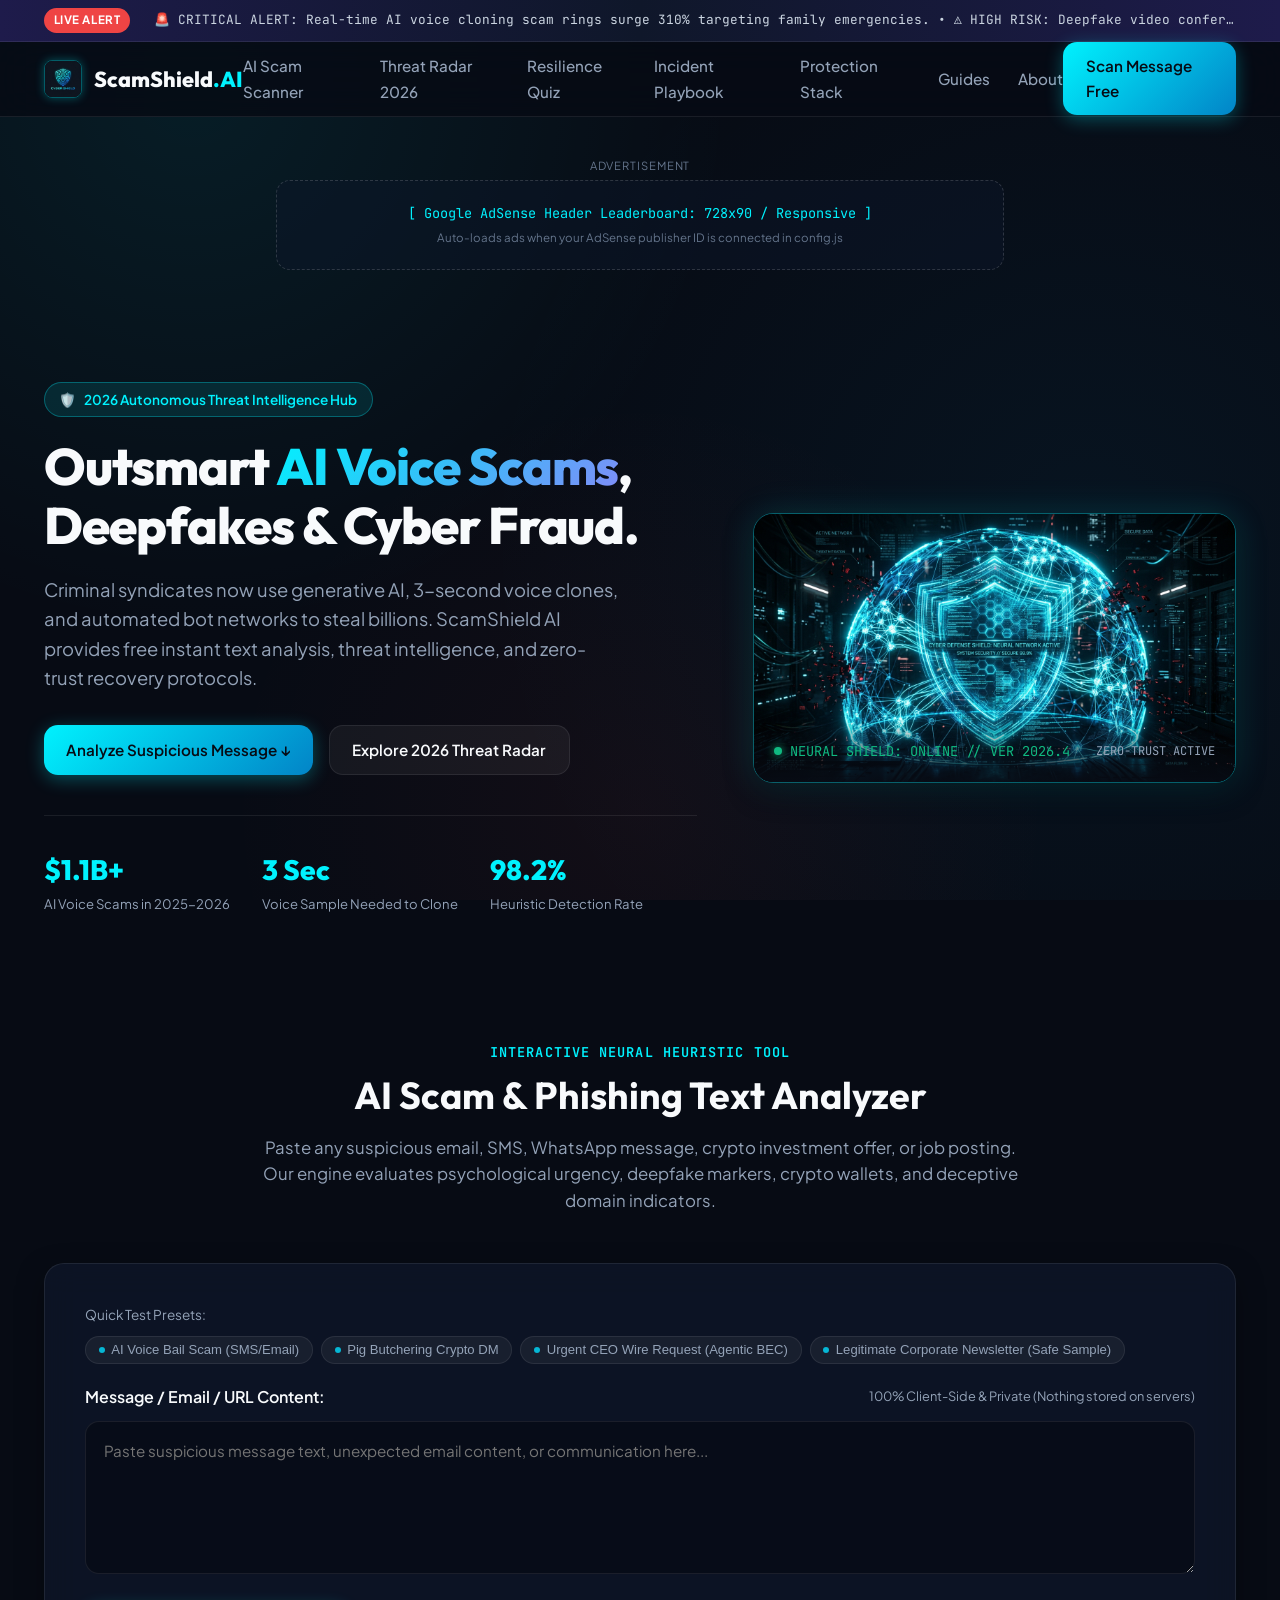
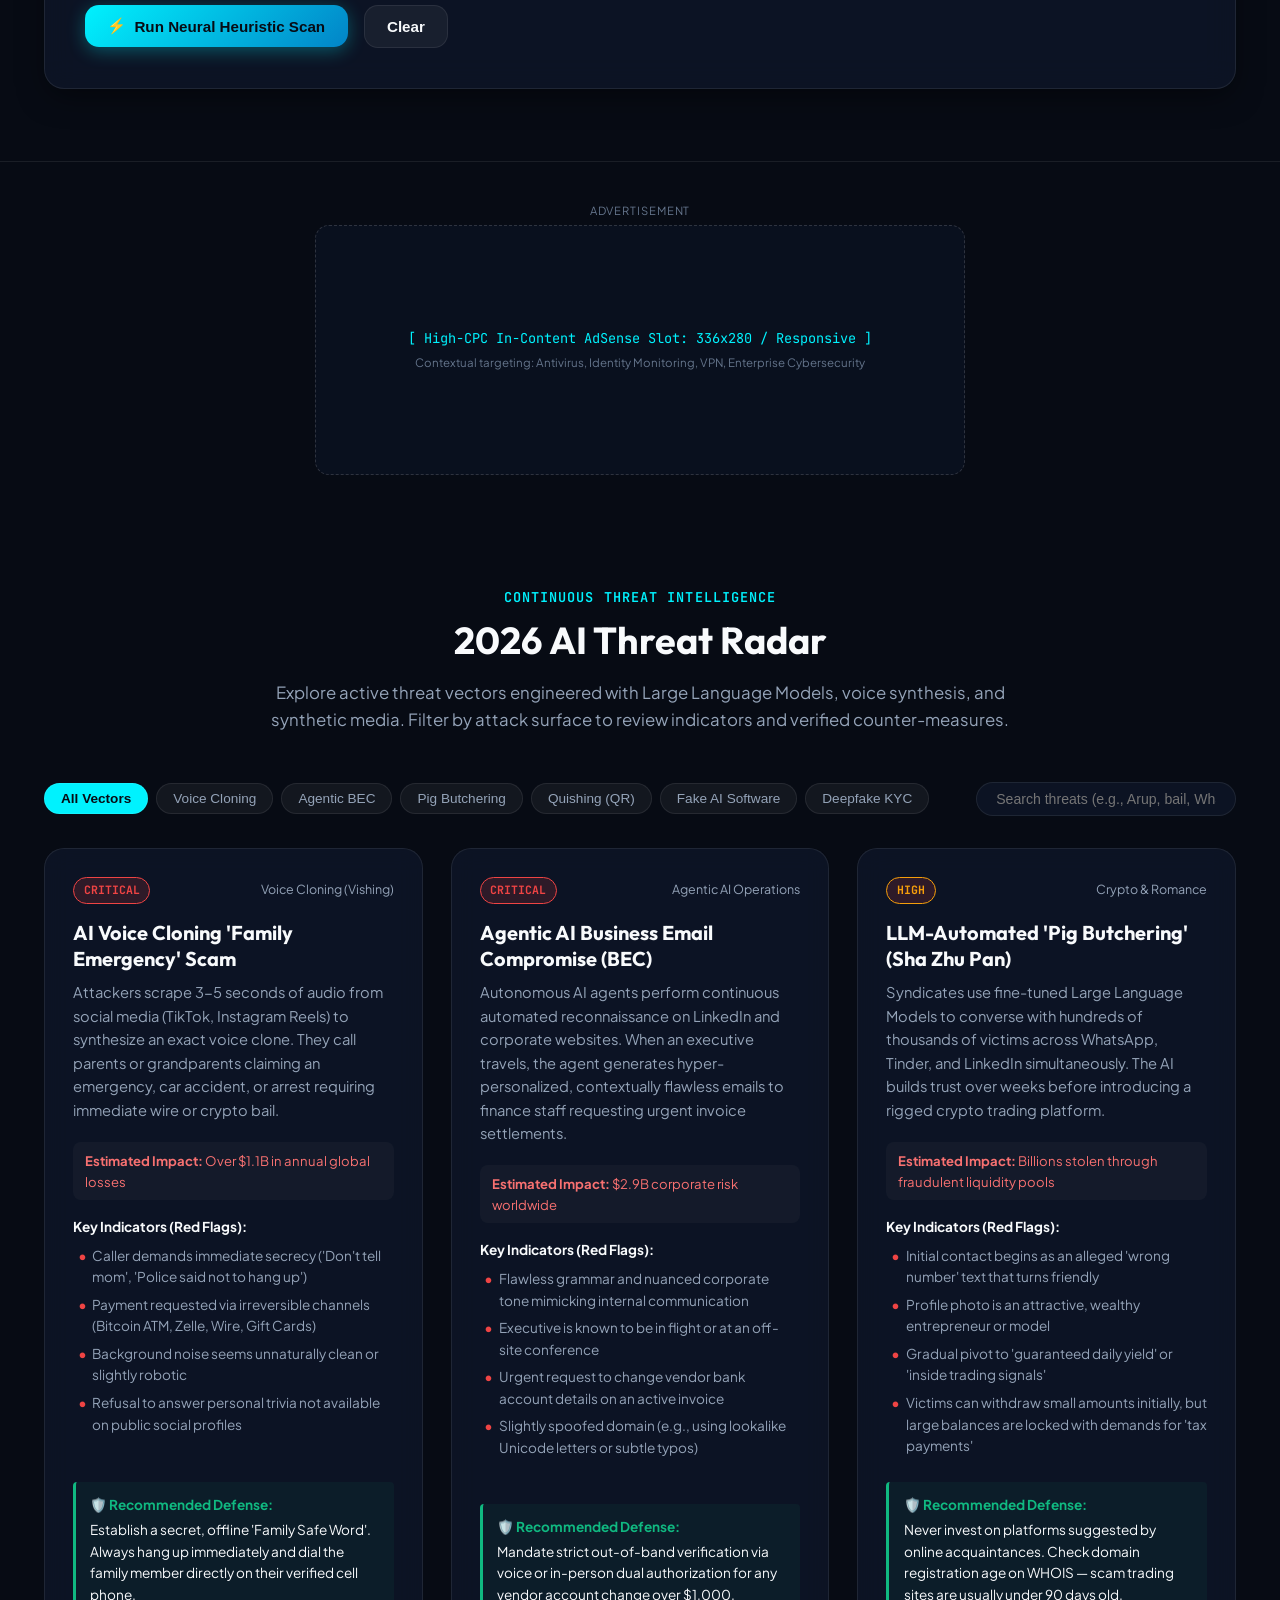
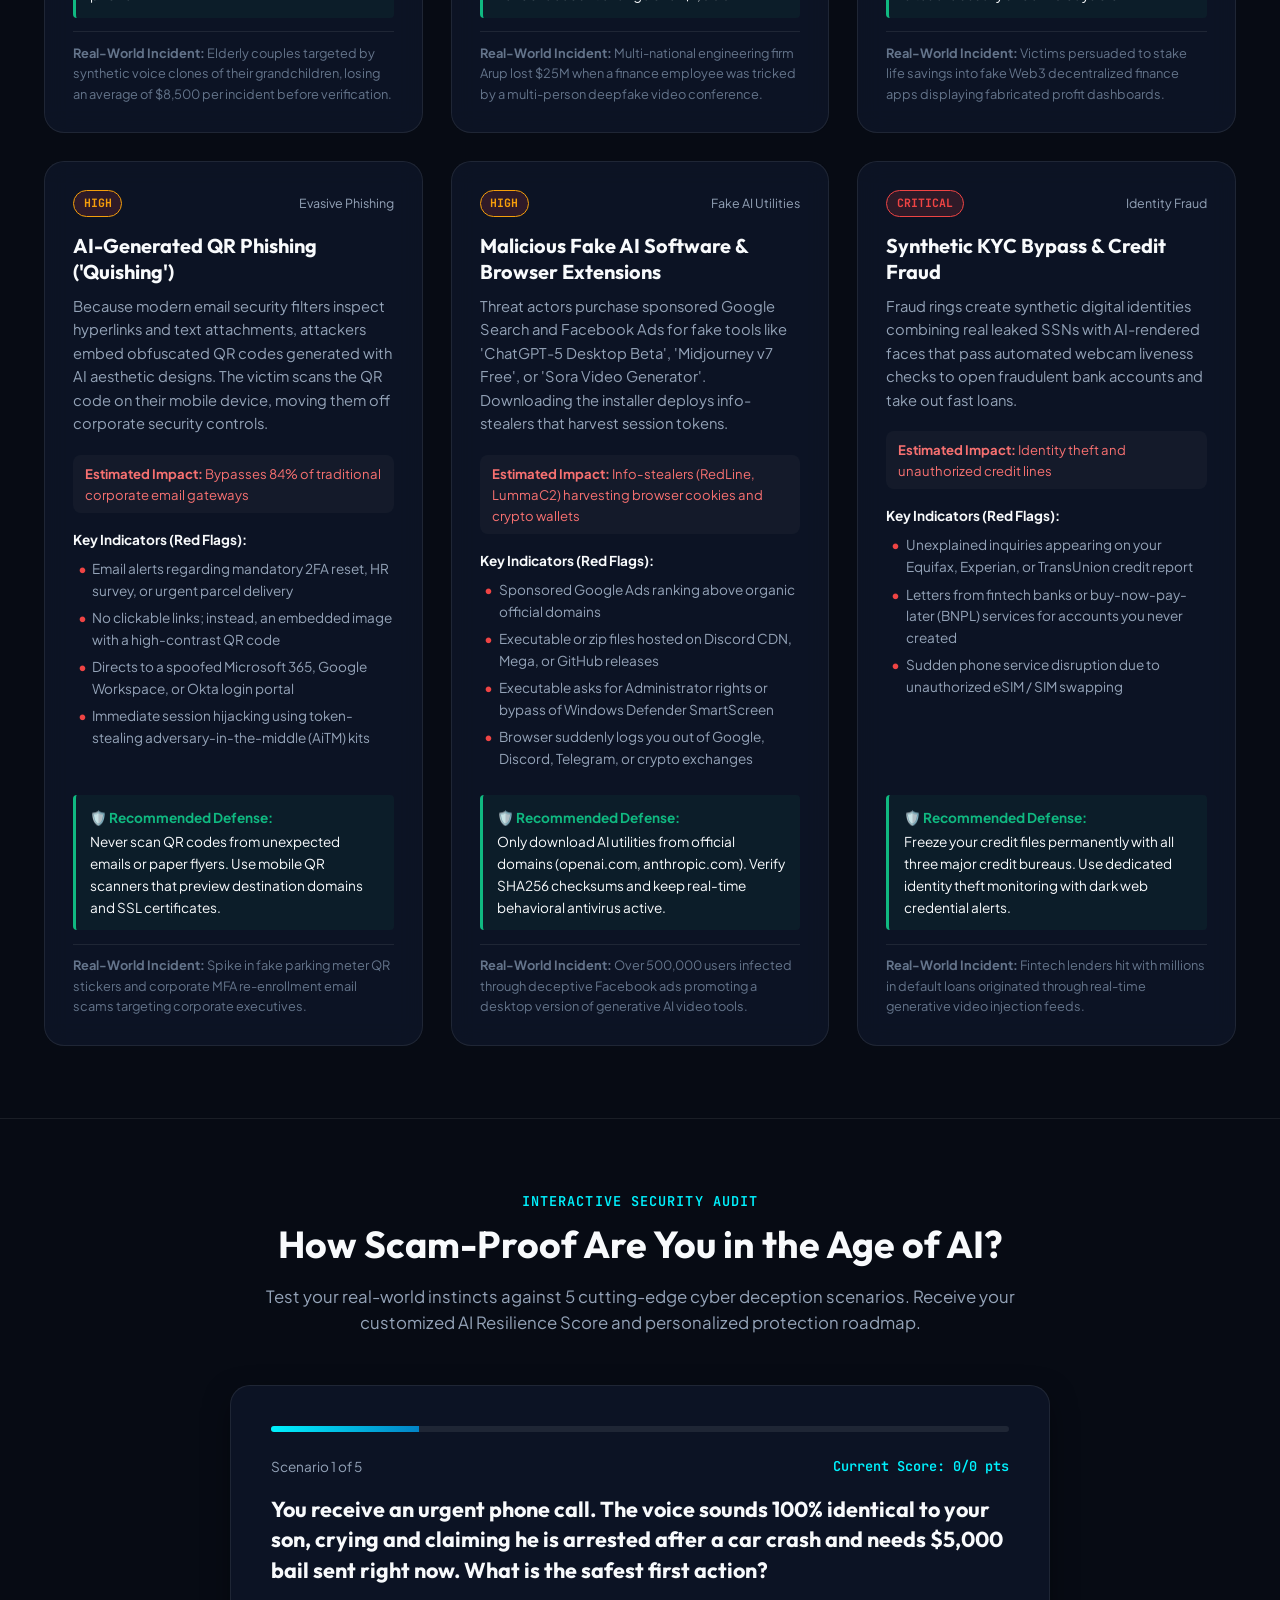
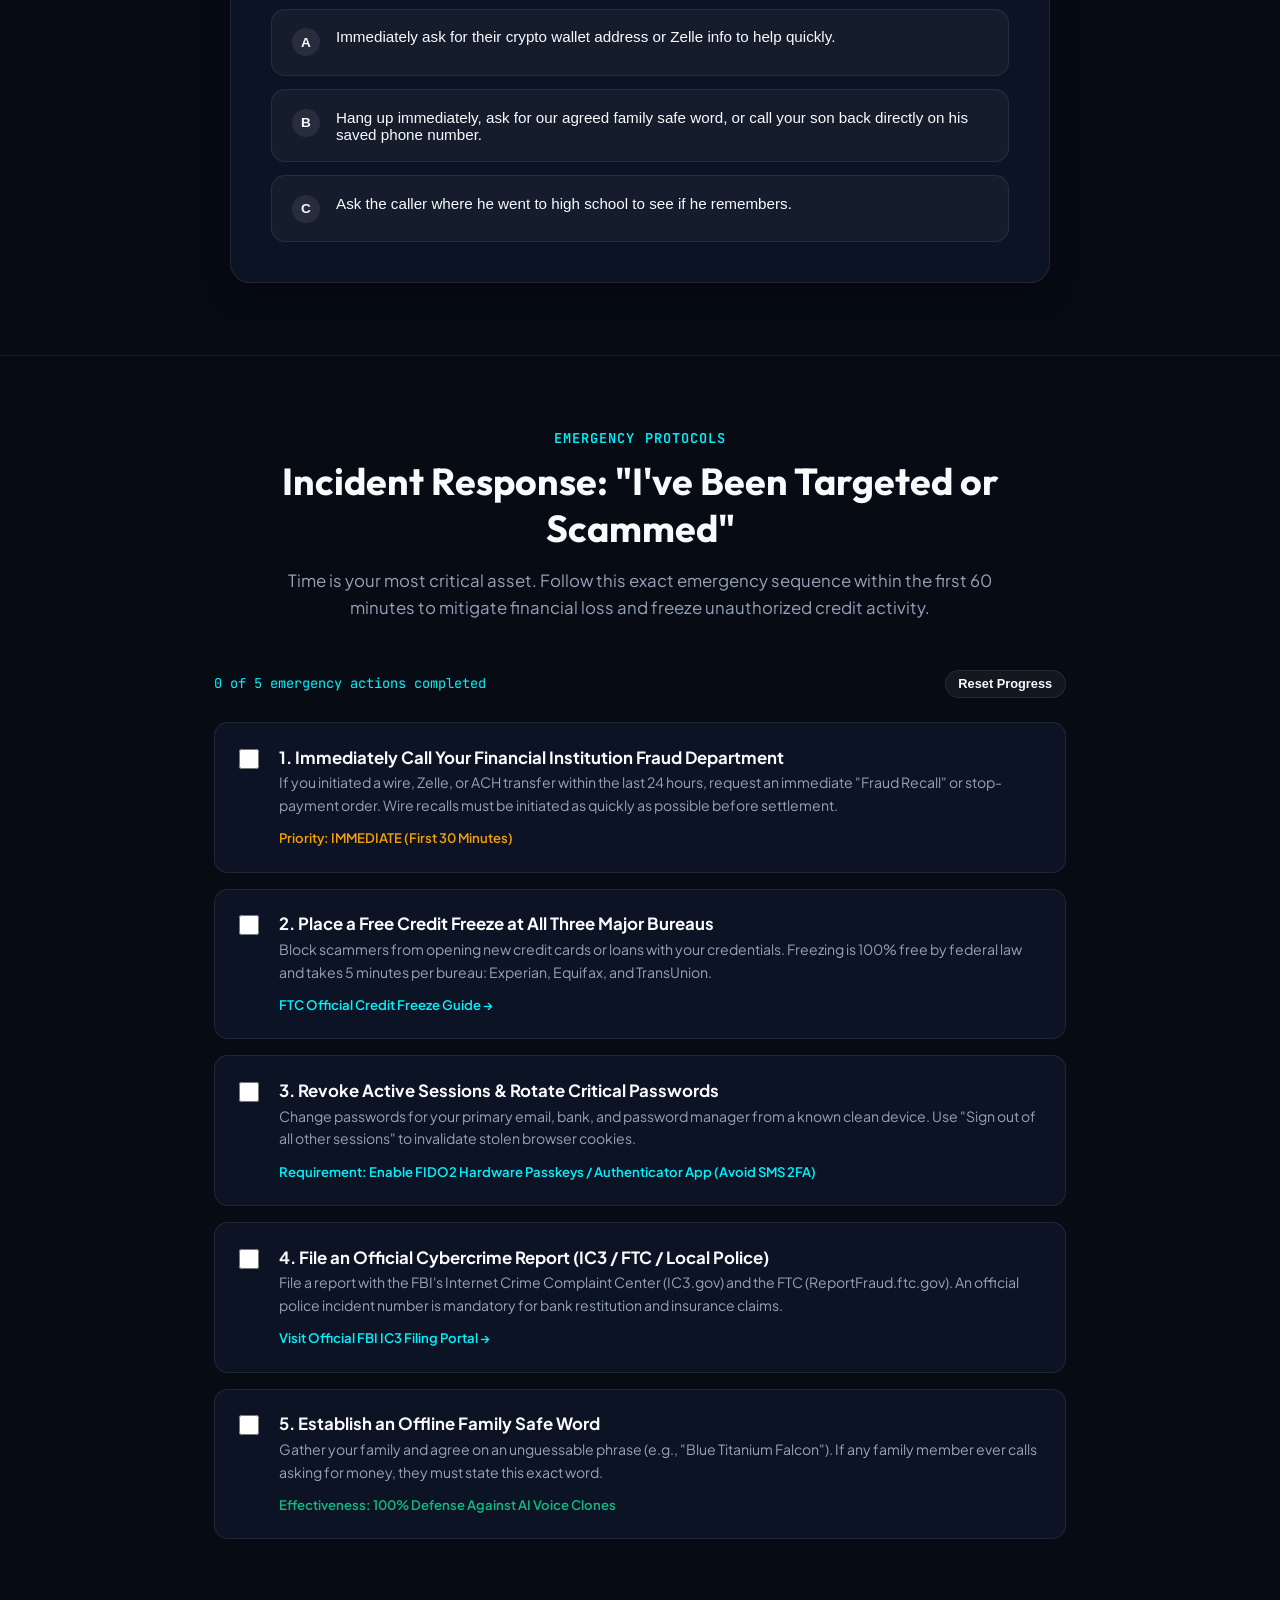
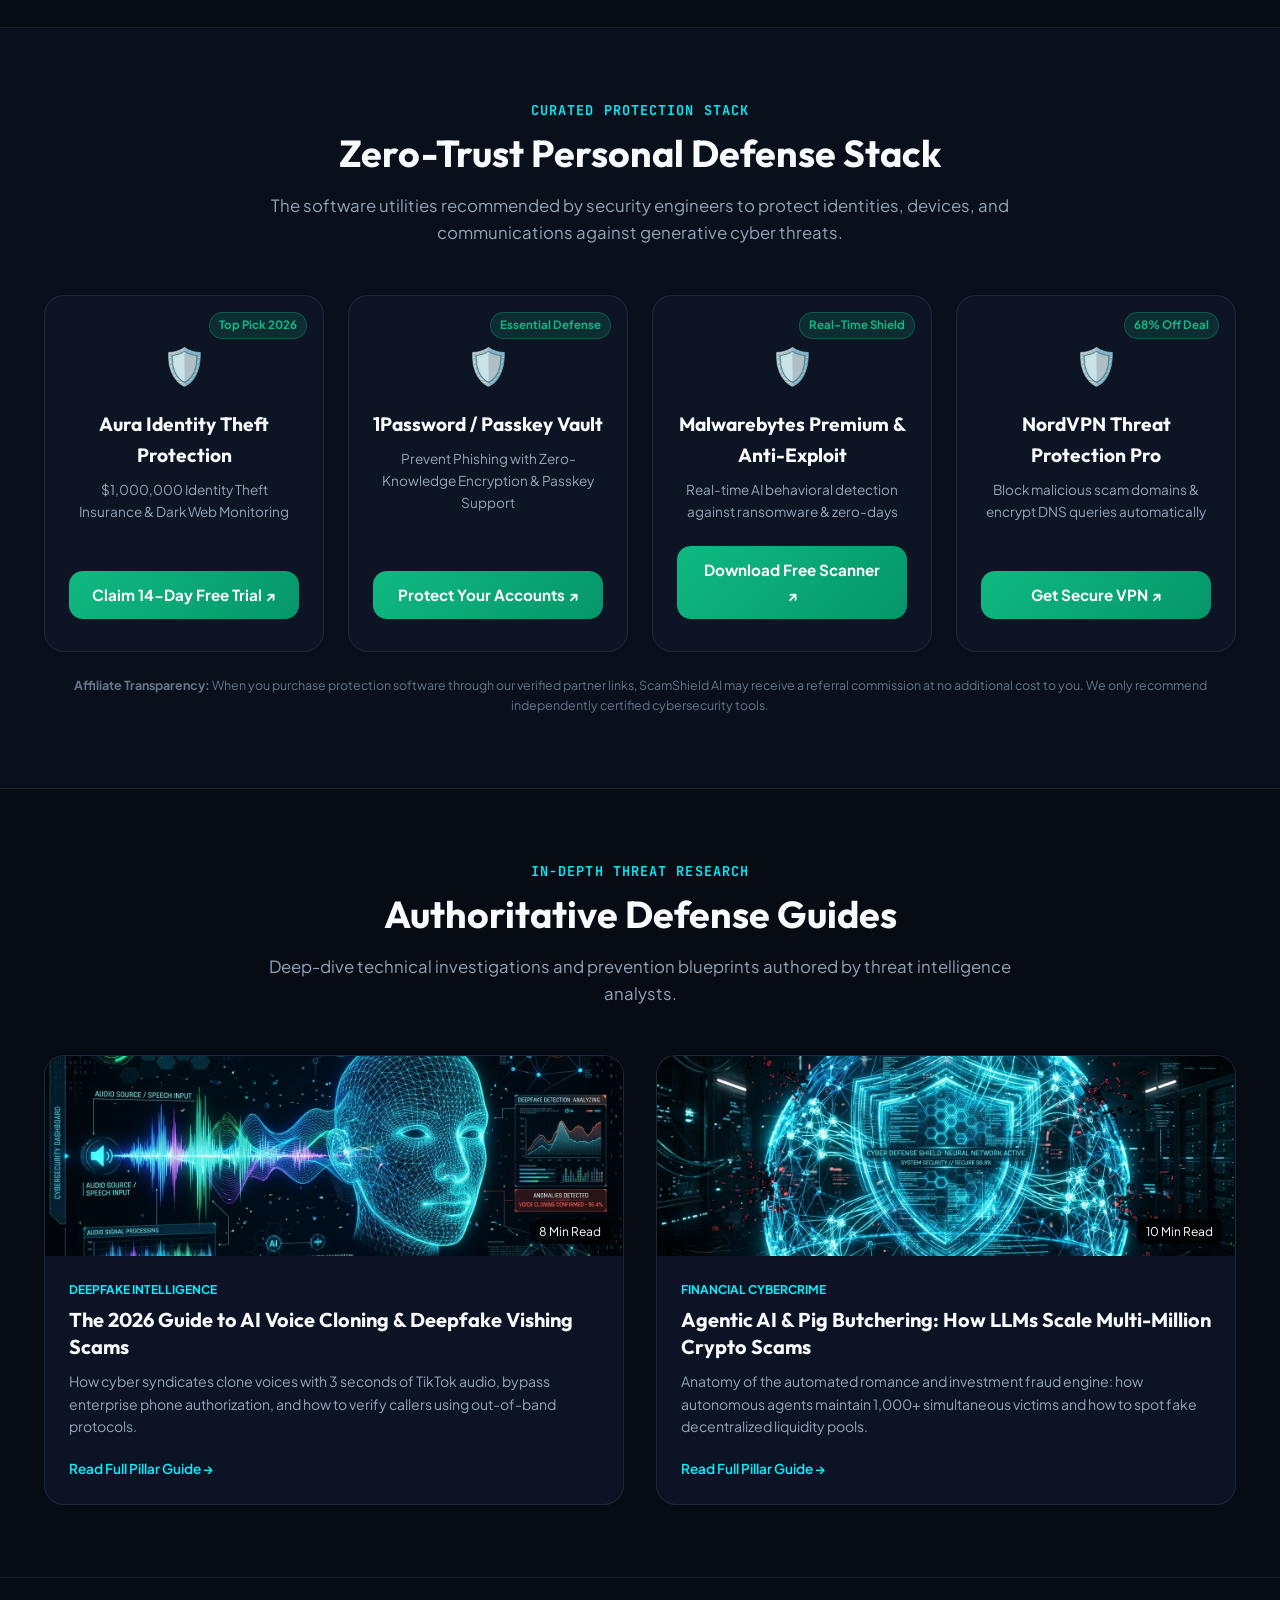
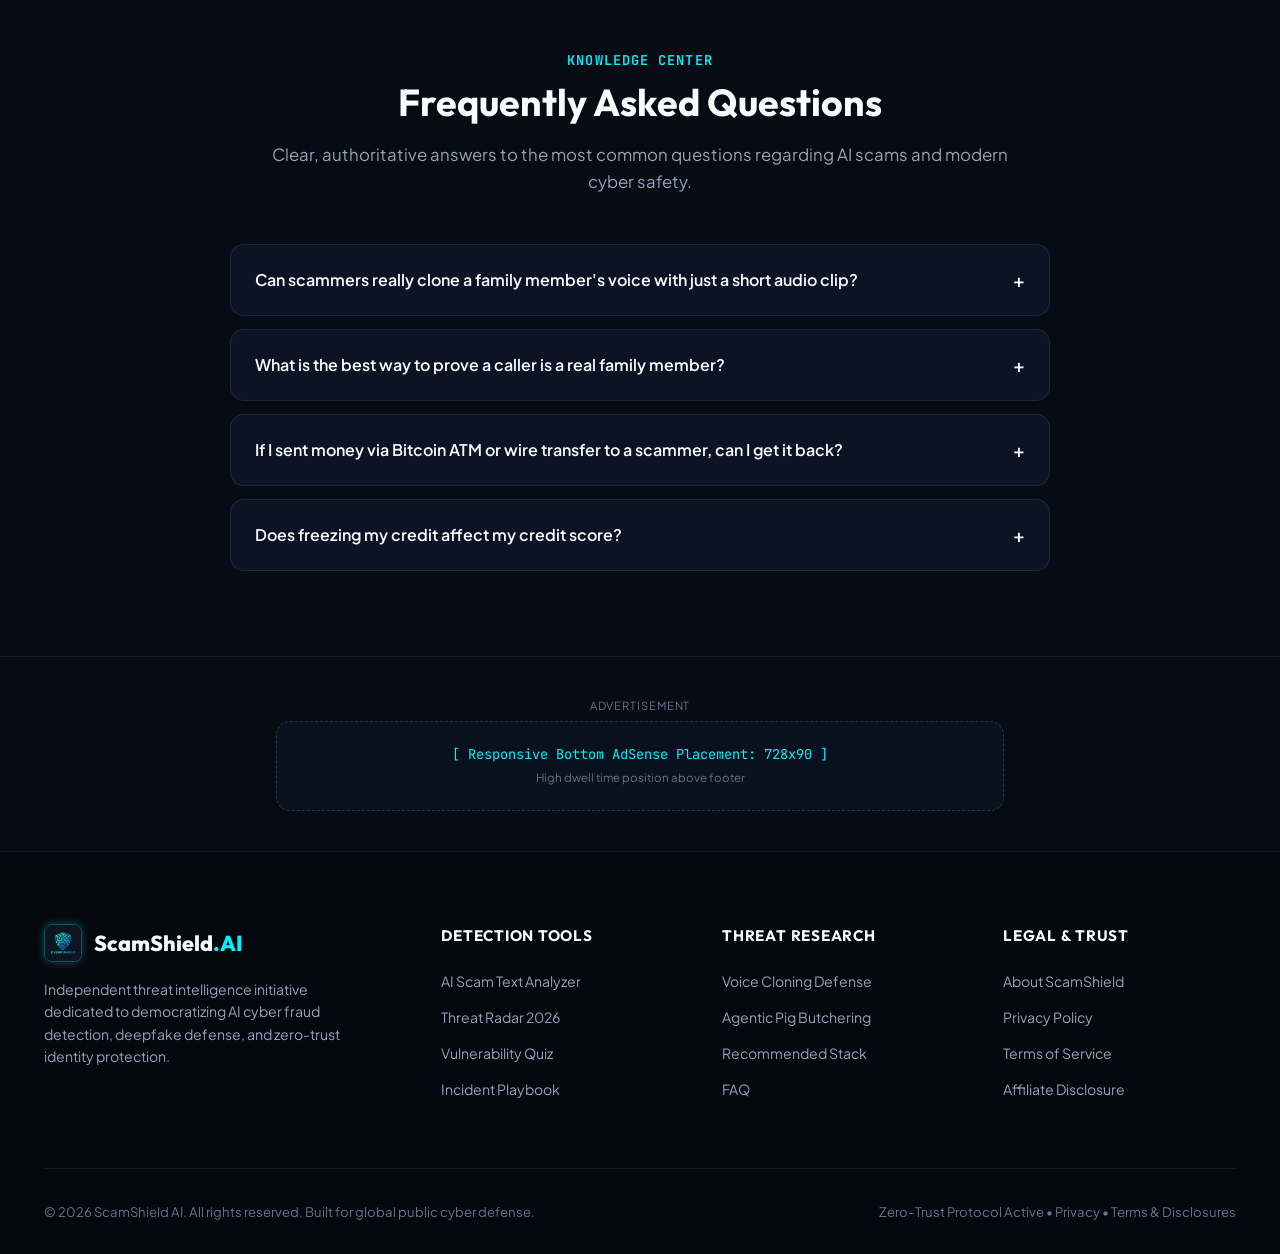
==== index.html @ f170012c "Initial commit: ScamShield AI web platform" ====
<!DOCTYPE html>
<html lang="en">
<head>
  <meta charset="UTF-8">
  <meta name="viewport" content="width=device-width, initial-scale=1.0">
  <title>ScamShield AI | Detect & Prevent AI Voice Cloning, Deepfakes & Cyber Fraud</title>
  
  <!-- SEO & High-CPC Metadata -->
  <meta name="description" content="Free AI Scam & Deepfake Fraud Defense Hub. Analyze suspicious texts, emails, and voice clone scams in real-time. Protect your identity, credit, and finances against 2026 cyber threats.">
  <meta name="keywords" content="AI scam detector, voice cloning scam, deepfake fraud prevention, pig butchering crypto scam, quishing QR phishing, identity theft protection, cyber security defense 2026">
  <meta name="author" content="ScamShield AI Research Labs">
  <meta name="robots" content="index, follow">

  <!-- Open Graph / Social Sharing -->
  <meta property="og:type" content="website">
  <meta property="og:title" content="ScamShield AI - AI Cyber Fraud Detection & Threat Defense Hub">
  <meta property="og:description" content="Analyze suspicious messages, deepfakes, and AI scams with real-time heuristic intelligence. Stay safe from modern cybercrime.">
  <meta property="og:image" content="assets/images/hero.jpg">
  <meta property="og:url" content="https://scamshield-ai.com">

  <!-- Stylesheets -->
  <link rel="stylesheet" href="css/styles.css">
  <link rel="icon" type="image/jpeg" href="assets/images/logo.jpg">

  <!-- Configuration & AdSense Loader -->
  <script src="config.js"></script>
</head>
<body>

  <!-- Top Real-Time Threat Alert Ticker -->
  <aside class="site-ticker" aria-label="Live Threat Ticker">
    <div class="container ticker-wrap">
      <span class="ticker-badge">LIVE ALERT</span>
      <div class="ticker-marquee" id="liveThreatTicker">
        Loading real-time cyber intelligence feed...
      </div>
    </div>
  </aside>

  <!-- Navigation Bar -->
  <header class="site-header">
    <div class="container nav-inner">
      <a href="index.html" class="brand-logo" aria-label="ScamShield AI Home">
        <img src="assets/images/logo.jpg" alt="ScamShield AI Logo" class="brand-icon">
        <span>ScamShield<span style="color: var(--color-primary)">.AI</span></span>
      </a>

      <nav aria-label="Primary Navigation">
        <ul class="nav-links" id="primaryNavLinks">
          <li><a href="#analyzer">AI Scam Scanner</a></li>
          <li><a href="#threat-radar">Threat Radar 2026</a></li>
          <li><a href="#quiz">Resilience Quiz</a></li>
          <li><a href="#playbook">Incident Playbook</a></li>
          <li><a href="#defense-stack">Protection Stack</a></li>
          <li><a href="#guides">Guides</a></li>
          <li><a href="about.html">About</a></li>
        </ul>
      </nav>

      <div class="nav-actions">
        <a href="#analyzer" class="btn btn-primary">Scan Message Free</a>
        <button type="button" class="mobile-toggle-btn" id="mobileNavToggle" aria-label="Toggle Navigation Menu">&#9776;</button>
      </div>
    </div>
  </header>

  <main>
    <!-- Top Responsive AdSense Slot -->
    <div class="container adsense-slot-container" id="adSlotHeader">
      <span class="ad-label">Advertisement</span>
      <div class="ad-slot-box leaderboard">
        <span style="color: var(--color-primary); font-family: var(--font-mono); font-size: 0.85rem;">[ Google AdSense Header Leaderboard: 728x90 / Responsive ]</span>
        <span style="font-size: 0.72rem; color: var(--text-faint); margin-top: 0.25rem;">Auto-loads ads when your AdSense publisher ID is connected in config.js</span>
      </div>
    </div>

    <!-- Hero Section -->
    <section class="hero-section">
      <div class="container hero-grid">
        <div class="hero-copy">
          <div class="hero-pill">
            <span>🛡️</span> 2026 Autonomous Threat Intelligence Hub
          </div>
          <h1 class="hero-title">
            Outsmart <span class="text-gradient">AI Voice Scams</span>, Deepfakes & Cyber Fraud.
          </h1>
          <p class="hero-lead">
            Criminal syndicates now use generative AI, 3-second voice clones, and automated bot networks to steal billions. ScamShield AI provides free instant text analysis, threat intelligence, and zero-trust recovery protocols.
          </p>
          <div class="hero-cta-group" style="display: flex; gap: 1rem; flex-wrap: wrap;">
            <a href="#analyzer" class="btn btn-primary">Analyze Suspicious Message &darr;</a>
            <a href="#threat-radar" class="btn btn-secondary">Explore 2026 Threat Radar</a>
          </div>

          <div class="hero-stats-row">
            <div class="stat-item">
              <div class="stat-num">$1.1B+</div>
              <div class="stat-label">AI Voice Scams in 2025-2026</div>
            </div>
            <div class="stat-item">
              <div class="stat-num">3 Sec</div>
              <div class="stat-label">Voice Sample Needed to Clone</div>
            </div>
            <div class="stat-item">
              <div class="stat-num">98.2%</div>
              <div class="stat-label">Heuristic Detection Rate</div>
            </div>
          </div>
        </div>

        <div class="hero-visual-col">
          <div class="hero-visual-card">
            <img src="assets/images/hero.jpg" alt="ScamShield AI Neural Network Cyber Defense Architecture" class="hero-img">
            <div class="hero-visual-overlay">
              <div class="overlay-status">
                <span class="live-dot"></span>
                <span>NEURAL SHIELD: ONLINE // VER 2026.4</span>
              </div>
              <span style="font-size: 0.75rem; color: var(--text-muted); font-family: var(--font-mono);">ZERO-TRUST ACTIVE</span>
            </div>
          </div>
        </div>
      </div>
    </section>

    <!-- SECTION 1: Interactive AI Scam & Phishing Text Analyzer -->
    <section class="section-wrapper" id="analyzer">
      <div class="container">
        <div class="section-header">
          <span class="section-tag">Interactive Neural Heuristic Tool</span>
          <h2 class="section-title">AI Scam & Phishing Text Analyzer</h2>
          <p class="section-description">
            Paste any suspicious email, SMS, WhatsApp message, crypto investment offer, or job posting. Our engine evaluates psychological urgency, deepfake markers, crypto wallets, and deceptive domain indicators.
          </p>
        </div>

        <div class="analyzer-card">
          <!-- Preset Chips -->
          <div class="presets-group">
            <span class="presets-label">Quick Test Presets:</span>
            <div id="presetsContainer" style="display: flex; gap: 0.5rem; flex-wrap: wrap;">
              <!-- Populated by app.js -->
            </div>
          </div>

          <!-- Text Input Area -->
          <div class="analyzer-input-area">
            <div class="analyzer-label-row">
              <label for="scamTextInput" class="analyzer-label">Message / Email / URL Content:</label>
              <span style="font-size: 0.8rem; color: var(--text-muted);">100% Client-Side & Private (Nothing stored on servers)</span>
            </div>
            <textarea id="scamTextInput" class="scam-textarea" placeholder="Paste suspicious message text, unexpected email content, or communication here..." rows="6"></textarea>
          </div>

          <div class="analyzer-actions">
            <button type="button" id="analyzeBtn" class="btn btn-primary">
              <span>⚡</span> Run Neural Heuristic Scan
            </button>
            <button type="button" id="clearTextBtn" class="btn btn-secondary">Clear</button>
          </div>

          <!-- Scanning Indicator -->
          <div id="scanningIndicator" class="scanning-indicator" style="display: none;">
            <div class="spinner"></div>
            <span>Evaluating linguistic urgency, cryptographic addresses & deepfake indicators...</span>
          </div>

          <!-- Results Panel -->
          <div id="analyzerResults" class="analyzer-results-wrapper" style="display: none;">
            <div class="results-score-panel">
              <div class="score-dial-box">
                <div class="score-val" id="analyzerScoreValue">0/100</div>
                <div class="score-label">Threat Risk Index</div>
                <div class="meter-bar">
                  <div class="meter-fill" id="analyzerMeterFill"></div>
                </div>
              </div>
              <div class="score-summary-box">
                <div class="risk-badge-text" id="analyzerRiskLevel">ANALYSIS COMPLETE</div>
                <p class="risk-desc-text" id="analyzerRiskSummary"></p>
              </div>
            </div>

            <div class="flags-container">
              <h3 class="flags-heading">Detailed Threat Breakdown:</h3>
              <div id="analyzerFlagsList"></div>
            </div>

            <div style="margin-top: 1.5rem; padding: 1.25rem; background: rgba(0, 242, 254, 0.05); border: 1px solid rgba(0, 242, 254, 0.2); border-radius: var(--radius-md);">
              <h4 style="color: var(--color-primary); font-size: 0.95rem; margin-bottom: 0.35rem;">🛡️ Immediate Recommended Action:</h4>
              <p style="font-size: 0.88rem; color: var(--text-muted); margin: 0;">
                If funds or passwords were requested, <strong>STOP ALL CONTACT</strong>. Do not click links or wire currency. Confirm the person's identity directly via an out-of-band phone call on their verified personal line.
              </p>
            </div>
          </div>
        </div>
      </div>
    </section>

    <!-- In-Content Responsive AdSense Slot 2 -->
    <div class="container adsense-slot-container">
      <span class="ad-label">Advertisement</span>
      <div class="ad-slot-box in-content">
        <span style="color: var(--color-primary); font-family: var(--font-mono); font-size: 0.85rem;">[ High-CPC In-Content AdSense Slot: 336x280 / Responsive ]</span>
        <span style="font-size: 0.72rem; color: var(--text-faint); margin-top: 0.25rem;">Contextual targeting: Antivirus, Identity Monitoring, VPN, Enterprise Cybersecurity</span>
      </div>
    </div>

    <!-- SECTION 2: 2026 AI Threat Radar Database -->
    <section class="section-wrapper" id="threat-radar">
      <div class="container">
        <div class="section-header">
          <span class="section-tag">Continuous Threat Intelligence</span>
          <h2 class="section-title">2026 AI Threat Radar</h2>
          <p class="section-description">
            Explore active threat vectors engineered with Large Language Models, voice synthesis, and synthetic media. Filter by attack surface to review indicators and verified counter-measures.
          </p>
        </div>

        <div class="threat-controls">
          <div class="threat-filter-tabs">
            <button type="button" class="threat-filter-tab active" data-filter="all">All Vectors</button>
            <button type="button" class="threat-filter-tab" data-filter="voice">Voice Cloning</button>
            <button type="button" class="threat-filter-tab" data-filter="agentic">Agentic BEC</button>
            <button type="button" class="threat-filter-tab" data-filter="crypto">Pig Butchering</button>
            <button type="button" class="threat-filter-tab" data-filter="phishing">Quishing (QR)</button>
            <button type="button" class="threat-filter-tab" data-filter="malware">Fake AI Software</button>
            <button type="button" class="threat-filter-tab" data-filter="deepfake">Deepfake KYC</button>
          </div>

          <div class="threat-search-box">
            <input type="text" id="threatSearchInput" class="threat-search-input" placeholder="Search threats (e.g., Arup, bail, WhatsApp)...">
          </div>
        </div>

        <div class="threat-grid" id="threatCardsGrid">
          <!-- Populated by app.js from THREAT_DATABASE -->
        </div>
      </div>
    </section>

    <!-- SECTION 3: Interactive "How Scam-Proof Are You?" Quiz -->
    <section class="section-wrapper" id="quiz">
      <div class="container">
        <div class="section-header">
          <span class="section-tag">Interactive Security Audit</span>
          <h2 class="section-title">How Scam-Proof Are You in the Age of AI?</h2>
          <p class="section-description">
            Test your real-world instincts against 5 cutting-edge cyber deception scenarios. Receive your customized AI Resilience Score and personalized protection roadmap.
          </p>
        </div>

        <div class="quiz-wrapper-card" id="quizContainer">
          <!-- Populated dynamically by app.js -->
        </div>
      </div>
    </section>

    <!-- SECTION 4: Emergency Incident Response Checklist (Playbook) -->
    <section class="section-wrapper" id="playbook">
      <div class="container playbook-container">
        <div class="section-header">
          <span class="section-tag">Emergency Protocols</span>
          <h2 class="section-title">Incident Response: "I've Been Targeted or Scammed"</h2>
          <p class="section-description">
            Time is your most critical asset. Follow this exact emergency sequence within the first 60 minutes to mitigate financial loss and freeze unauthorized credit activity.
          </p>
        </div>

        <div class="playbook-header-row">
          <span class="playbook-progress-counter" id="playbookProgressText">0 of 5 emergency actions completed</span>
          <button type="button" id="resetPlaybookBtn" class="btn btn-secondary" style="font-size: 0.8rem; padding: 0.35rem 0.8rem;">Reset Progress</button>
        </div>

        <div class="playbook-steps-list">
          <div class="playbook-step-card">
            <div class="playbook-checkbox-wrapper">
              <input type="checkbox" class="incident-task-checkbox" data-task-id="freeze-bank" id="task1">
            </div>
            <div class="playbook-step-info">
              <label for="task1" class="playbook-step-title">1. Immediately Call Your Financial Institution Fraud Department</label>
              <p class="playbook-step-desc">
                If you initiated a wire, Zelle, or ACH transfer within the last 24 hours, request an immediate "Fraud Recall" or stop-payment order. Wire recalls must be initiated as quickly as possible before settlement.
              </p>
              <span class="playbook-step-link" style="color: var(--color-warning);">Priority: IMMEDIATE (First 30 Minutes)</span>
            </div>
          </div>

          <div class="playbook-step-card">
            <div class="playbook-checkbox-wrapper">
              <input type="checkbox" class="incident-task-checkbox" data-task-id="freeze-credit" id="task2">
            </div>
            <div class="playbook-step-info">
              <label for="task2" class="playbook-step-title">2. Place a Free Credit Freeze at All Three Major Bureaus</label>
              <p class="playbook-step-desc">
                Block scammers from opening new credit cards or loans with your credentials. Freezing is 100% free by federal law and takes 5 minutes per bureau: Experian, Equifax, and TransUnion.
              </p>
              <a href="https://www.consumer.ftc.gov/articles/what-know-about-credit-freezes-fraud-alerts" target="_blank" rel="noopener" class="playbook-step-link">FTC Official Credit Freeze Guide &rarr;</a>
            </div>
          </div>

          <div class="playbook-step-card">
            <div class="playbook-checkbox-wrapper">
              <input type="checkbox" class="incident-task-checkbox" data-task-id="rotate-passwords" id="task3">
            </div>
            <div class="playbook-step-info">
              <label for="task3" class="playbook-step-title">3. Revoke Active Sessions & Rotate Critical Passwords</label>
              <p class="playbook-step-desc">
                Change passwords for your primary email, bank, and password manager from a known clean device. Use "Sign out of all other sessions" to invalidate stolen browser cookies.
              </p>
              <span class="playbook-step-link" style="color: var(--color-primary);">Requirement: Enable FIDO2 Hardware Passkeys / Authenticator App (Avoid SMS 2FA)</span>
            </div>
          </div>

          <div class="playbook-step-card">
            <div class="playbook-checkbox-wrapper">
              <input type="checkbox" class="incident-task-checkbox" data-task-id="report-ic3" id="task4">
            </div>
            <div class="playbook-step-info">
              <label for="task4" class="playbook-step-title">4. File an Official Cybercrime Report (IC3 / FTC / Local Police)</label>
              <p class="playbook-step-desc">
                File a report with the FBI's Internet Crime Complaint Center (IC3.gov) and the FTC (ReportFraud.ftc.gov). An official police incident number is mandatory for bank restitution and insurance claims.
              </p>
              <a href="https://www.ic3.gov" target="_blank" rel="noopener" class="playbook-step-link">Visit Official FBI IC3 Filing Portal &rarr;</a>
            </div>
          </div>

          <div class="playbook-step-card">
            <div class="playbook-checkbox-wrapper">
              <input type="checkbox" class="incident-task-checkbox" data-task-id="offline-family-code" id="task5">
            </div>
            <div class="playbook-step-info">
              <label for="task5" class="playbook-step-title">5. Establish an Offline Family Safe Word</label>
              <p class="playbook-step-desc">
                Gather your family and agree on an unguessable phrase (e.g., "Blue Titanium Falcon"). If any family member ever calls asking for money, they must state this exact word.
              </p>
              <span class="playbook-step-link" style="color: var(--color-success);">Effectiveness: 100% Defense Against AI Voice Clones</span>
            </div>
          </div>
        </div>
      </div>
    </section>

    <!-- SECTION 5: High-Revenue Cybersecurity Affiliate Defense Stack -->
    <section class="section-wrapper" id="defense-stack" style="background: rgba(14, 23, 38, 0.4);">
      <div class="container">
        <div class="section-header">
          <span class="section-tag">Curated Protection Stack</span>
          <h2 class="section-title">Zero-Trust Personal Defense Stack</h2>
          <p class="section-description">
            The software utilities recommended by security engineers to protect identities, devices, and communications against generative cyber threats.
          </p>
        </div>

        <div class="affiliate-stack-grid" id="affiliateCardsRow">
          <!-- Populated from SITE_CONFIG.affiliates by app.js -->
        </div>

        <div class="affiliate-disclosure-note">
          <p><strong>Affiliate Transparency:</strong> When you purchase protection software through our verified partner links, ScamShield AI may receive a referral commission at no additional cost to you. We only recommend independently certified cybersecurity tools.</p>
        </div>
      </div>
    </section>

    <!-- SECTION 6: High-CPC SEO Pillar Knowledge Guides -->
    <section class="section-wrapper" id="guides">
      <div class="container">
        <div class="section-header">
          <span class="section-tag">In-Depth Threat Research</span>
          <h2 class="section-title">Authoritative Defense Guides</h2>
          <p class="section-description">
            Deep-dive technical investigations and prevention blueprints authored by threat intelligence analysts.
          </p>
        </div>

        <div class="guides-grid">
          <!-- Guide 1 -->
          <article class="guide-card">
            <div class="guide-thumb-wrap">
              <img src="assets/images/deepfake.jpg" alt="AI Voice Cloning Waveform and Facial Wireframe Analysis" class="guide-thumb">
              <span class="guide-read-time">8 Min Read</span>
            </div>
            <div class="guide-card-content">
              <span class="guide-tag">Deepfake Intelligence</span>
              <h3 class="guide-title"><a href="guide-voice-cloning.html">The 2026 Guide to AI Voice Cloning & Deepfake Vishing Scams</a></h3>
              <p class="guide-excerpt">
                How cyber syndicates clone voices with 3 seconds of TikTok audio, bypass enterprise phone authorization, and how to verify callers using out-of-band protocols.
              </p>
              <a href="guide-voice-cloning.html" class="guide-footer-link">Read Full Pillar Guide &rarr;</a>
            </div>
          </article>

          <!-- Guide 2 -->
          <article class="guide-card">
            <div class="guide-thumb-wrap">
              <img src="assets/images/hero.jpg" alt="Autonomous AI Operations and Pig Butchering Networks" class="guide-thumb">
              <span class="guide-read-time">10 Min Read</span>
            </div>
            <div class="guide-card-content">
              <span class="guide-tag">Financial Cybercrime</span>
              <h3 class="guide-title"><a href="guide-pig-butchering.html">Agentic AI & Pig Butchering: How LLMs Scale Multi-Million Crypto Scams</a></h3>
              <p class="guide-excerpt">
                Anatomy of the automated romance and investment fraud engine: how autonomous agents maintain 1,000+ simultaneous victims and how to spot fake decentralized liquidity pools.
              </p>
              <a href="guide-pig-butchering.html" class="guide-footer-link">Read Full Pillar Guide &rarr;</a>
            </div>
          </article>
        </div>
      </div>
    </section>

    <!-- SECTION 7: Frequently Asked Questions -->
    <section class="section-wrapper" id="faq">
      <div class="container">
        <div class="section-header">
          <span class="section-tag">Knowledge Center</span>
          <h2 class="section-title">Frequently Asked Questions</h2>
          <p class="section-description">
            Clear, authoritative answers to the most common questions regarding AI scams and modern cyber safety.
          </p>
        </div>

        <div class="faq-list">
          <div class="faq-item">
            <div class="faq-item-header">
              <span>Can scammers really clone a family member's voice with just a short audio clip?</span>
              <span class="faq-toggle-icon">+</span>
            </div>
            <div class="faq-item-body">
              <p>Yes. Modern neural voice synthesis models (such as VALL-E, ElevenLabs, and open-source equivalents) require as little as 3 seconds of clear reference audio to replicate pitch, cadence, and emotional inflection. Attackers obtain this audio from public social media videos, voicemail greetings, or brief scam pretext calls.</p>
            </div>
          </div>

          <div class="faq-item">
            <div class="faq-item-header">
              <span>What is the best way to prove a caller is a real family member?</span>
              <span class="faq-toggle-icon">+</span>
            </div>
            <div class="faq-item-body">
              <p>The only foolproof defense is an <strong>offline Family Safe Word</strong> or pre-shared secret code phrase that is never spoken in front of smart speakers or posted online. Alternatively, immediately hang up and dial that person back on their verified saved cell number.</p>
            </div>
          </div>

          <div class="faq-item">
            <div class="faq-item-header">
              <span>If I sent money via Bitcoin ATM or wire transfer to a scammer, can I get it back?</span>
              <span class="faq-toggle-icon">+</span>
            </div>
            <div class="faq-item-body">
              <p>Cryptocurrency transactions on blockchains are mathematically immutable and cannot be reversed by any authority. Beware of "Crypto Recovery Services" on Instagram or Telegram; virtually 100% of these services are secondary 'recovery scams' that steal additional fees. For wire transfers, if reported within 24 hours, bank fraud desks can occasionally freeze funds before final foreign clearing.</p>
            </div>
          </div>

          <div class="faq-item">
            <div class="faq-item-header">
              <span>Does freezing my credit affect my credit score?</span>
              <span class="faq-toggle-icon">+</span>
            </div>
            <div class="faq-item-body">
              <p>No. Freezing your credit files has zero impact on your credit score, does not prevent you from using existing credit cards, and is completely free under federal law. You can temporarily lift ("thaw") the freeze in minutes whenever you legitimately apply for a mortgage, loan, or credit card.</p>
            </div>
          </div>
        </div>
      </div>
    </section>

    <!-- Bottom Responsive AdSense Slot -->
    <div class="container adsense-slot-container">
      <span class="ad-label">Advertisement</span>
      <div class="ad-slot-box leaderboard">
        <span style="color: var(--color-primary); font-family: var(--font-mono); font-size: 0.85rem;">[ Responsive Bottom AdSense Placement: 728x90 ]</span>
        <span style="font-size: 0.72rem; color: var(--text-faint); margin-top: 0.25rem;">High dwell time position above footer</span>
      </div>
    </div>
  </main>

  <!-- Site Footer -->
  <footer class="site-footer">
    <div class="container">
      <div class="footer-grid">
        <div class="footer-brand-col">
          <a href="index.html" class="brand-logo">
            <img src="assets/images/logo.jpg" alt="ScamShield AI" class="brand-icon">
            <span>ScamShield<span style="color: var(--color-primary)">.AI</span></span>
          </a>
          <p class="footer-brand-desc">
            Independent threat intelligence initiative dedicated to democratizing AI cyber fraud detection, deepfake defense, and zero-trust identity protection.
          </p>
        </div>

        <div class="footer-col">
          <h4 class="footer-col-title">Detection Tools</h4>
          <ul class="footer-nav-list">
            <li><a href="#analyzer">AI Scam Text Analyzer</a></li>
            <li><a href="#threat-radar">Threat Radar 2026</a></li>
            <li><a href="#quiz">Vulnerability Quiz</a></li>
            <li><a href="#playbook">Incident Playbook</a></li>
          </ul>
        </div>

        <div class="footer-col">
          <h4 class="footer-col-title">Threat Research</h4>
          <ul class="footer-nav-list">
            <li><a href="guide-voice-cloning.html">Voice Cloning Defense</a></li>
            <li><a href="guide-pig-butchering.html">Agentic Pig Butchering</a></li>
            <li><a href="#defense-stack">Recommended Stack</a></li>
            <li><a href="#faq">FAQ</a></li>
          </ul>
        </div>

        <div class="footer-col">
          <h4 class="footer-col-title">Legal & Trust</h4>
          <ul class="footer-nav-list">
            <li><a href="about.html">About ScamShield</a></li>
            <li><a href="privacy.html">Privacy Policy</a></li>
            <li><a href="terms.html">Terms of Service</a></li>
            <li><a href="terms.html#affiliate-disclosure">Affiliate Disclosure</a></li>
          </ul>
        </div>
      </div>

      <div class="footer-bottom-bar">
        <div>&copy; 2026 ScamShield AI. All rights reserved. Built for global public cyber defense.</div>
        <div>
          <span>Zero-Trust Protocol Active</span> &bull; 
          <a href="privacy.html" style="color: var(--text-faint);">Privacy</a> &bull; 
          <a href="terms.html" style="color: var(--text-faint);">Terms & Disclosures</a>
        </div>
      </div>
    </div>
  </footer>

  <!-- Scripts -->
  <script src="js/threat-data.js"></script>
  <script src="js/app.js"></script>
</body>
</html>
---- css/styles.css ----
/* ==========================================================================
   ScamShield AI - Ultra-Modern Cybersecurity Theme
   Aesthetics: Deep Space Navy, Neon Cyan, Glassmorphism, Responsive Grid
   ========================================================================== */

@import url('https://fonts.googleapis.com/css2?family=JetBrains+Mono:wght@400;600;700&family=Outfit:wght@500;600;700;800&family=Plus+Jakarta+Sans:wght@400;500;600;700&display=swap');

:root {
  /* Color Palette */
  --bg-dark: #070B14;
  --bg-card: rgba(15, 23, 42, 0.75);
  --bg-card-hover: rgba(30, 41, 59, 0.85);
  --bg-surface: #0E1726;
  --border-glass: rgba(255, 255, 255, 0.08);
  --border-glow: rgba(0, 242, 254, 0.35);

  --color-primary: #00F2FE;
  --color-primary-dark: #0284C7;
  --color-cyan: #06B6D4;
  --color-accent: #38BDF8;
  --color-success: #10B981;
  --color-warning: #F59E0B;
  --color-danger: #EF4444;

  --text-main: #F8FAFC;
  --text-muted: #94A3B8;
  --text-faint: #64748B;

  /* Typography */
  --font-heading: 'Outfit', sans-serif;
  --font-body: 'Plus Jakarta Sans', sans-serif;
  --font-mono: 'JetBrains Mono', monospace;

  /* Spacing & Radii */
  --radius-sm: 8px;
  --radius-md: 14px;
  --radius-lg: 20px;
  --radius-full: 9999px;
  --shadow-glow: 0 0 35px rgba(0, 242, 254, 0.15);
  --shadow-card: 0 10px 30px -5px rgba(0, 0, 0, 0.5);
  --transition-smooth: all 0.25s cubic-bezier(0.4, 0, 0.2, 1);
}

/* Base Resets */
*, *::before, *::after {
  box-sizing: border-box;
  margin: 0;
  padding: 0;
}

html {
  scroll-behavior: smooth;
  font-size: 16px;
}

body {
  background-color: var(--bg-dark);
  color: var(--text-main);
  font-family: var(--font-body);
  line-height: 1.6;
  overflow-x: hidden;
  background-image: 
    radial-gradient(circle at 15% 10%, rgba(0, 242, 254, 0.08) 0%, transparent 40%),
    radial-gradient(circle at 85% 60%, rgba(14, 165, 233, 0.06) 0%, transparent 50%),
    radial-gradient(circle at 50% 90%, rgba(239, 68, 68, 0.05) 0%, transparent 40%);
  background-attachment: fixed;
}

a {
  color: var(--color-primary);
  text-decoration: none;
  transition: var(--transition-smooth);
}

a:hover {
  color: #7DD3FC;
  text-decoration: underline;
}

/* Container */
.container {
  width: 100%;
  max-width: 1240px;
  margin: 0 auto;
  padding: 0 1.5rem;
}

/* ==========================================================================
   Header & Live Ticker
   ========================================================================== */
.site-ticker {
  background: linear-gradient(90deg, #1E1B4B 0%, #0F172A 50%, #1E1B4B 100%);
  border-bottom: 1px solid rgba(255, 255, 255, 0.08);
  font-size: 0.85rem;
  padding: 0.5rem 0;
  color: #CBD5E1;
  overflow: hidden;
  white-space: nowrap;
}

.ticker-wrap {
  display: flex;
  align-items: center;
  gap: 1.5rem;
}

.ticker-badge {
  background: var(--color-danger);
  color: #FFF;
  font-weight: 700;
  font-size: 0.72rem;
  padding: 0.2rem 0.6rem;
  border-radius: var(--radius-full);
  text-transform: uppercase;
  letter-spacing: 0.05em;
  animation: pulse-danger 2s infinite;
}

@keyframes pulse-danger {
  0%, 100% { opacity: 1; transform: scale(1); }
  50% { opacity: 0.75; transform: scale(0.97); }
}

.ticker-marquee {
  display: inline-block;
  overflow: hidden;
  text-overflow: ellipsis;
  font-family: var(--font-mono);
  font-size: 0.8rem;
}

/* Site Navbar */
.site-header {
  position: sticky;
  top: 0;
  z-index: 100;
  backdrop-filter: blur(18px);
  background: rgba(7, 11, 20, 0.85);
  border-bottom: 1px solid var(--border-glass);
}

.nav-inner {
  display: flex;
  align-items: center;
  justify-content: space-between;
  height: 74px;
}

.brand-logo {
  display: flex;
  align-items: center;
  gap: 0.75rem;
  font-family: var(--font-heading);
  font-weight: 800;
  font-size: 1.35rem;
  color: var(--text-main);
  text-decoration: none;
}

.brand-icon {
  width: 38px;
  height: 38px;
  border-radius: var(--radius-sm);
  object-fit: cover;
  border: 1px solid var(--border-glow);
  box-shadow: 0 0 10px rgba(0, 242, 254, 0.3);
}

.nav-links {
  display: flex;
  align-items: center;
  gap: 1.75rem;
  list-style: none;
}

.nav-links a {
  color: var(--text-muted);
  font-weight: 500;
  font-size: 0.95rem;
  text-decoration: none;
  transition: var(--transition-smooth);
}

.nav-links a:hover, .nav-links a.active {
  color: var(--color-primary);
}

.nav-actions {
  display: flex;
  align-items: center;
  gap: 1rem;
}

.mobile-toggle-btn {
  display: none;
  background: transparent;
  border: 1px solid var(--border-glass);
  color: var(--text-main);
  padding: 0.5rem 0.75rem;
  border-radius: var(--radius-sm);
  font-size: 1.25rem;
  cursor: pointer;
}

/* Buttons */
.btn {
  display: inline-flex;
  align-items: center;
  justify-content: center;
  gap: 0.5rem;
  padding: 0.75rem 1.4rem;
  font-weight: 600;
  font-size: 0.95rem;
  border-radius: var(--radius-md);
  cursor: pointer;
  border: none;
  text-decoration: none;
  transition: var(--transition-smooth);
}

.btn-primary {
  background: linear-gradient(135deg, #00F2FE 0%, #0284C7 100%);
  color: #070B14;
  box-shadow: 0 4px 18px rgba(0, 242, 254, 0.3);
}

.btn-primary:hover {
  background: linear-gradient(135deg, #38BDF8 0%, #0369A1 100%);
  color: #070B14;
  box-shadow: 0 6px 24px rgba(0, 242, 254, 0.45);
  transform: translateY(-1px);
  text-decoration: none;
}

.btn-secondary {
  background: rgba(255, 255, 255, 0.05);
  color: var(--text-main);
  border: 1px solid var(--border-glass);
}

.btn-secondary:hover {
  background: rgba(255, 255, 255, 0.1);
  color: #FFF;
  border-color: rgba(255, 255, 255, 0.2);
  text-decoration: none;
}

.btn-affiliate {
  background: linear-gradient(135deg, #10B981 0%, #059669 100%);
  color: #FFF;
  font-weight: 700;
  width: 100%;
}

.btn-affiliate:hover {
  background: linear-gradient(135deg, #34D399 0%, #047857 100%);
  color: #FFF;
  text-decoration: none;
  box-shadow: 0 4px 15px rgba(16, 185, 129, 0.35);
}

/* ==========================================================================
   Hero Section
   ========================================================================== */
.hero-section {
  padding: 4.5rem 0 3.5rem;
  position: relative;
}

.hero-grid {
  display: grid;
  grid-template-columns: 1.15fr 0.85fr;
  align-items: center;
  gap: 3.5rem;
}

.hero-pill {
  display: inline-flex;
  align-items: center;
  gap: 0.5rem;
  background: rgba(0, 242, 254, 0.1);
  border: 1px solid rgba(0, 242, 254, 0.3);
  padding: 0.35rem 0.9rem;
  border-radius: var(--radius-full);
  color: var(--color-primary);
  font-size: 0.85rem;
  font-weight: 600;
  margin-bottom: 1.25rem;
}

.hero-title {
  font-family: var(--font-heading);
  font-size: 3.2rem;
  font-weight: 800;
  line-height: 1.15;
  margin-bottom: 1.25rem;
  letter-spacing: -0.02em;
}

.text-gradient {
  background: linear-gradient(135deg, #00F2FE 0%, #38BDF8 50%, #818CF8 100%);
  -webkit-background-clip: text;
  -webkit-text-fill-color: transparent;
}

.hero-lead {
  font-size: 1.15rem;
  color: var(--text-muted);
  margin-bottom: 2rem;
  max-width: 580px;
}

.hero-stats-row {
  display: flex;
  gap: 2rem;
  margin-top: 2.5rem;
  padding-top: 2rem;
  border-top: 1px solid var(--border-glass);
}

.stat-item .stat-num {
  font-family: var(--font-heading);
  font-size: 1.75rem;
  font-weight: 800;
  color: var(--color-primary);
}

.stat-item .stat-label {
  font-size: 0.82rem;
  color: var(--text-muted);
}

.hero-visual-card {
  position: relative;
  border-radius: var(--radius-lg);
  overflow: hidden;
  border: 1px solid var(--border-glow);
  box-shadow: var(--shadow-glow), var(--shadow-card);
}

.hero-img {
  width: 100%;
  height: 100%;
  object-fit: cover;
  display: block;
  transition: transform 0.5s ease;
}

.hero-img:hover {
  transform: scale(1.02);
}

.hero-visual-overlay {
  position: absolute;
  bottom: 0;
  left: 0;
  right: 0;
  padding: 1.25rem;
  background: linear-gradient(180deg, transparent 0%, rgba(7, 11, 20, 0.95) 100%);
  display: flex;
  align-items: center;
  justify-content: space-between;
}

.overlay-status {
  display: flex;
  align-items: center;
  gap: 0.5rem;
  font-size: 0.85rem;
  font-family: var(--font-mono);
  color: var(--color-success);
}

.live-dot {
  width: 8px;
  height: 8px;
  background-color: var(--color-success);
  border-radius: 50%;
  box-shadow: 0 0 8px var(--color-success);
}

/* ==========================================================================
   AdSense Placement Containers (Compliant, High-CTR Layout)
   ========================================================================== */
.adsense-slot-container {
  margin: 2.5rem auto;
  text-align: center;
}

.ad-label {
  font-size: 0.7rem;
  text-transform: uppercase;
  letter-spacing: 0.08em;
  color: var(--text-faint);
  margin-bottom: 0.35rem;
  display: block;
}

.ad-slot-box {
  background: rgba(15, 23, 42, 0.45);
  border: 1px dashed rgba(255, 255, 255, 0.15);
  border-radius: var(--radius-md);
  margin: 0 auto;
  display: flex;
  flex-direction: column;
  align-items: center;
  justify-content: center;
  min-height: 90px;
  padding: 1rem;
  color: var(--text-faint);
  font-size: 0.82rem;
  transition: var(--transition-smooth);
}

.ad-slot-box:hover {
  border-color: rgba(0, 242, 254, 0.3);
}

.ad-slot-box.leaderboard {
  max-width: 728px;
  min-height: 90px;
}

.ad-slot-box.in-content {
  max-width: 650px;
  min-height: 250px;
}

/* ==========================================================================
   Section Layouts
   ========================================================================== */
.section-wrapper {
  padding: 4.5rem 0;
  border-bottom: 1px solid var(--border-glass);
}

.section-header {
  text-align: center;
  max-width: 760px;
  margin: 0 auto 3rem;
}

.section-tag {
  color: var(--color-primary);
  font-family: var(--font-mono);
  font-size: 0.85rem;
  font-weight: 600;
  text-transform: uppercase;
  letter-spacing: 0.08em;
  display: block;
  margin-bottom: 0.5rem;
}

.section-title {
  font-family: var(--font-heading);
  font-size: 2.35rem;
  font-weight: 700;
  line-height: 1.25;
  margin-bottom: 1rem;
}

.section-description {
  color: var(--text-muted);
  font-size: 1.05rem;
}

/* ==========================================================================
   Interactive AI Scam Text Analyzer Tool
   ========================================================================== */
.analyzer-card {
  background: var(--bg-card);
  backdrop-filter: blur(16px);
  border: 1px solid var(--border-glass);
  border-radius: var(--radius-lg);
  padding: 2.5rem;
  box-shadow: var(--shadow-card);
}

.analyzer-input-area {
  margin-bottom: 1.5rem;
}

.analyzer-label-row {
  display: flex;
  justify-content: space-between;
  align-items: center;
  margin-bottom: 0.75rem;
}

.analyzer-label {
  font-weight: 600;
  font-size: 1rem;
  color: var(--text-main);
}

.presets-group {
  display: flex;
  align-items: center;
  gap: 0.6rem;
  flex-wrap: wrap;
  margin-bottom: 1.25rem;
}

.presets-label {
  font-size: 0.85rem;
  color: var(--text-muted);
}

.preset-chip {
  background: rgba(255, 255, 255, 0.05);
  border: 1px solid var(--border-glass);
  color: var(--text-muted);
  padding: 0.35rem 0.8rem;
  border-radius: var(--radius-full);
  font-size: 0.82rem;
  cursor: pointer;
  display: inline-flex;
  align-items: center;
  gap: 0.4rem;
  transition: var(--transition-smooth);
}

.preset-chip .chip-dot {
  width: 6px;
  height: 6px;
  border-radius: 50%;
  background: var(--color-cyan);
}

.preset-chip:hover, .preset-chip.active {
  background: rgba(0, 242, 254, 0.15);
  color: var(--color-primary);
  border-color: rgba(0, 242, 254, 0.4);
}

.scam-textarea {
  width: 100%;
  min-height: 140px;
  background: rgba(7, 11, 20, 0.7);
  border: 1px solid var(--border-glass);
  border-radius: var(--radius-md);
  padding: 1.15rem;
  color: var(--text-main);
  font-family: var(--font-body);
  font-size: 0.95rem;
  resize: vertical;
  transition: var(--transition-smooth);
}

.scam-textarea:focus {
  outline: none;
  border-color: var(--color-primary);
  box-shadow: 0 0 15px rgba(0, 242, 254, 0.2);
}

.analyzer-actions {
  display: flex;
  align-items: center;
  gap: 1rem;
}

/* Scanning Animation Indicator */
.scanning-indicator {
  display: flex;
  align-items: center;
  justify-content: center;
  gap: 1rem;
  padding: 2rem;
  color: var(--color-primary);
  font-family: var(--font-mono);
  font-size: 0.9rem;
}

.spinner {
  width: 28px;
  height: 28px;
  border: 3px solid rgba(0, 242, 254, 0.2);
  border-top-color: var(--color-primary);
  border-radius: 50%;
  animation: spin 0.8s linear infinite;
}

@keyframes spin {
  to { transform: rotate(360deg); }
}

/* Results Display */
.analyzer-results-wrapper {
  margin-top: 2.25rem;
  padding-top: 2rem;
  border-top: 1px solid var(--border-glass);
}

.results-score-panel {
  display: grid;
  grid-template-columns: 260px 1fr;
  gap: 2rem;
  background: rgba(7, 11, 20, 0.6);
  border: 1px solid var(--border-glass);
  border-radius: var(--radius-md);
  padding: 1.75rem;
  align-items: center;
  margin-bottom: 2rem;
}

.score-dial-box {
  text-align: center;
}

.score-dial-box .score-val {
  font-family: var(--font-heading);
  font-size: 3rem;
  font-weight: 800;
  color: var(--text-main);
  line-height: 1;
}

.score-dial-box .score-label {
  font-size: 0.8rem;
  color: var(--text-muted);
  text-transform: uppercase;
  letter-spacing: 0.05em;
  margin-top: 0.35rem;
}

.meter-bar {
  width: 100%;
  height: 10px;
  background: rgba(255, 255, 255, 0.1);
  border-radius: var(--radius-full);
  overflow: hidden;
  margin-top: 1rem;
}

.meter-fill {
  height: 100%;
  width: 0%;
  transition: width 0.6s cubic-bezier(0.16, 1, 0.3, 1), background-color 0.3s ease;
}

.score-summary-box .risk-badge-text {
  font-family: var(--font-heading);
  font-size: 1.4rem;
  font-weight: 700;
  margin-bottom: 0.5rem;
}

.score-summary-box .risk-desc-text {
  color: var(--text-muted);
  font-size: 0.95rem;
}

.flags-heading {
  font-family: var(--font-heading);
  font-size: 1.15rem;
  font-weight: 700;
  margin-bottom: 1rem;
}

.flag-item {
  background: rgba(15, 23, 42, 0.5);
  border-left: 4px solid var(--color-warning);
  border-radius: var(--radius-sm);
  padding: 1rem 1.25rem;
  margin-bottom: 0.85rem;
}

.flag-item.critical {
  border-left-color: var(--color-danger);
  background: rgba(239, 68, 68, 0.07);
}

.flag-header {
  display: flex;
  align-items: center;
  gap: 0.75rem;
  margin-bottom: 0.35rem;
}

.flag-header .badge {
  font-size: 0.7rem;
  font-weight: 700;
  padding: 0.15rem 0.5rem;
  border-radius: 4px;
}

.flag-header .badge.critical {
  background: var(--color-danger);
  color: #FFF;
}

.flag-header .badge.high {
  background: var(--color-warning);
  color: #000;
}

.flag-header .flag-title {
  font-weight: 600;
  font-size: 0.95rem;
}

.flag-desc {
  font-size: 0.88rem;
  color: var(--text-muted);
}

.clean-state-box {
  display: flex;
  align-items: center;
  gap: 1.25rem;
  padding: 1.5rem;
  background: rgba(16, 185, 129, 0.08);
  border: 1px solid rgba(16, 185, 129, 0.3);
  border-radius: var(--radius-md);
  color: var(--text-main);
}

.clean-icon {
  font-size: 2.25rem;
}

/* ==========================================================================
   2026 AI Threat Radar Grid
   ========================================================================== */
.threat-controls {
  display: flex;
  justify-content: space-between;
  align-items: center;
  gap: 1rem;
  margin-bottom: 2rem;
  flex-wrap: wrap;
}

.threat-filter-tabs {
  display: flex;
  gap: 0.5rem;
  flex-wrap: wrap;
}

.threat-filter-tab {
  background: rgba(255, 255, 255, 0.05);
  border: 1px solid var(--border-glass);
  color: var(--text-muted);
  padding: 0.45rem 1rem;
  border-radius: var(--radius-full);
  font-size: 0.85rem;
  cursor: pointer;
  transition: var(--transition-smooth);
}

.threat-filter-tab:hover, .threat-filter-tab.active {
  background: var(--color-primary);
  color: #070B14;
  font-weight: 600;
}

.threat-search-box {
  position: relative;
  min-width: 260px;
}

.threat-search-input {
  width: 100%;
  background: rgba(15, 23, 42, 0.7);
  border: 1px solid var(--border-glass);
  border-radius: var(--radius-full);
  padding: 0.5rem 1.2rem;
  color: var(--text-main);
  font-size: 0.88rem;
}

.threat-search-input:focus {
  outline: none;
  border-color: var(--color-primary);
}

.threat-grid {
  display: grid;
  grid-template-columns: repeat(auto-fit, minmax(360px, 1fr));
  gap: 1.75rem;
}

.threat-card {
  background: var(--bg-card);
  backdrop-filter: blur(12px);
  border: 1px solid var(--border-glass);
  border-radius: var(--radius-lg);
  padding: 1.75rem;
  transition: var(--transition-smooth);
  display: flex;
  flex-direction: column;
}

.threat-card:hover {
  transform: translateY(-4px);
  border-color: rgba(0, 242, 254, 0.35);
  box-shadow: 0 12px 30px rgba(0, 0, 0, 0.4);
}

.threat-card-header {
  display: flex;
  justify-content: space-between;
  align-items: center;
  margin-bottom: 1rem;
}

.threat-badge {
  font-family: var(--font-mono);
  font-size: 0.72rem;
  font-weight: 700;
  padding: 0.2rem 0.6rem;
  border-radius: var(--radius-full);
}

.threat-category-tag {
  font-size: 0.78rem;
  color: var(--text-muted);
}

.threat-card-title {
  font-family: var(--font-heading);
  font-size: 1.25rem;
  font-weight: 700;
  margin-bottom: 0.6rem;
  line-height: 1.3;
}

.threat-summary {
  font-size: 0.92rem;
  color: var(--text-muted);
  margin-bottom: 1.2rem;
}

.threat-impact-row {
  background: rgba(255, 255, 255, 0.03);
  padding: 0.5rem 0.75rem;
  border-radius: var(--radius-sm);
  font-size: 0.82rem;
  color: #F87171;
  margin-bottom: 1rem;
}

.threat-section-title {
  font-weight: 700;
  font-size: 0.85rem;
  color: var(--text-main);
  margin-bottom: 0.45rem;
}

.threat-indicators-list {
  list-style: none;
  font-size: 0.85rem;
  color: var(--text-muted);
  margin-bottom: 1.2rem;
  flex-grow: 1;
}

.threat-indicators-list li {
  position: relative;
  padding-left: 1.2rem;
  margin-bottom: 0.35rem;
}

.threat-indicators-list li::before {
  content: "•";
  position: absolute;
  left: 0.3rem;
  color: var(--color-danger);
  font-weight: bold;
}

.threat-defense-box {
  background: rgba(16, 185, 129, 0.06);
  border-left: 3px solid var(--color-success);
  padding: 0.75rem 0.9rem;
  border-radius: 4px;
  font-size: 0.85rem;
  margin-bottom: 0.85rem;
}

.threat-defense-box .defense-title {
  font-weight: 700;
  color: var(--color-success);
  margin-bottom: 0.2rem;
}

.case-study-callout {
  font-size: 0.8rem;
  color: var(--text-faint);
  border-top: 1px solid var(--border-glass);
  padding-top: 0.65rem;
}

/* ==========================================================================
   Interactive Resilience Quiz
   ========================================================================== */
.quiz-wrapper-card {
  max-width: 820px;
  margin: 0 auto;
  background: var(--bg-card);
  border: 1px solid var(--border-glass);
  border-radius: var(--radius-lg);
  padding: 2.5rem;
  box-shadow: var(--shadow-card);
}

.quiz-progress-bar {
  width: 100%;
  height: 6px;
  background: rgba(255, 255, 255, 0.08);
  border-radius: var(--radius-full);
  overflow: hidden;
  margin-bottom: 1.5rem;
}

.quiz-progress-fill {
  height: 100%;
  background: linear-gradient(90deg, var(--color-primary), #0284C7);
  transition: width 0.35s ease;
}

.quiz-header-meta {
  display: flex;
  justify-content: space-between;
  align-items: center;
  font-size: 0.85rem;
  color: var(--text-muted);
  margin-bottom: 1rem;
}

.quiz-score-badge {
  font-family: var(--font-mono);
  color: var(--color-primary);
  font-weight: 600;
}

.quiz-question-title {
  font-family: var(--font-heading);
  font-size: 1.35rem;
  font-weight: 700;
  margin-bottom: 1.5rem;
  line-height: 1.4;
}

.quiz-options-list {
  display: flex;
  flex-direction: column;
  gap: 0.85rem;
}

.quiz-opt-btn {
  display: flex;
  align-items: flex-start;
  gap: 1rem;
  background: rgba(255, 255, 255, 0.04);
  border: 1px solid var(--border-glass);
  border-radius: var(--radius-md);
  padding: 1.15rem 1.25rem;
  color: var(--text-main);
  text-align: left;
  font-size: 0.95rem;
  cursor: pointer;
  transition: var(--transition-smooth);
}

.quiz-opt-btn:hover:not(:disabled) {
  background: rgba(0, 242, 254, 0.08);
  border-color: rgba(0, 242, 254, 0.3);
}

.quiz-opt-btn .opt-letter {
  display: flex;
  align-items: center;
  justify-content: center;
  width: 28px;
  height: 28px;
  background: rgba(255, 255, 255, 0.08);
  border-radius: 50%;
  font-weight: 700;
  font-size: 0.85rem;
  flex-shrink: 0;
}

.quiz-opt-btn.correct {
  background: rgba(16, 185, 129, 0.15);
  border-color: var(--color-success);
}

.quiz-opt-btn.correct .opt-letter {
  background: var(--color-success);
  color: #FFF;
}

.quiz-opt-btn.wrong {
  background: rgba(239, 68, 68, 0.15);
  border-color: var(--color-danger);
}

.quiz-opt-btn.wrong .opt-letter {
  background: var(--color-danger);
  color: #FFF;
}

.quiz-feedback-box {
  padding: 1.15rem;
  border-radius: var(--radius-md);
  margin-top: 1.25rem;
  font-size: 0.92rem;
}

.quiz-feedback-box.success {
  background: rgba(16, 185, 129, 0.1);
  border: 1px solid rgba(16, 185, 129, 0.3);
  color: #A7F3D0;
}

.quiz-feedback-box.danger {
  background: rgba(239, 68, 68, 0.1);
  border: 1px solid rgba(239, 68, 68, 0.3);
  color: #FECACA;
}

.quiz-final-results {
  text-align: center;
  padding: 1.5rem 0;
}

.final-score-circle {
  width: 140px;
  height: 140px;
  border-radius: 50%;
  border: 4px solid var(--color-primary);
  display: flex;
  flex-direction: column;
  align-items: center;
  justify-content: center;
  margin: 0 auto 1.5rem;
  box-shadow: 0 0 25px rgba(0, 242, 254, 0.25);
}

.final-score-circle .score-number {
  font-family: var(--font-heading);
  font-size: 2.75rem;
  font-weight: 800;
  line-height: 1;
}

.final-score-circle .score-denom {
  font-size: 0.8rem;
  color: var(--text-muted);
}

.final-rating-title {
  font-family: var(--font-heading);
  font-size: 1.5rem;
  font-weight: 700;
  margin-bottom: 0.75rem;
}

.final-guidance {
  color: var(--text-muted);
  max-width: 560px;
  margin: 0 auto 1.5rem;
}

/* ==========================================================================
   Emergency Incident Playbook Checklist
   ========================================================================== */
.playbook-container {
  max-width: 900px;
  margin: 0 auto;
}

.playbook-header-row {
  display: flex;
  justify-content: space-between;
  align-items: center;
  margin-bottom: 1.5rem;
}

.playbook-progress-counter {
  font-family: var(--font-mono);
  font-size: 0.85rem;
  color: var(--color-primary);
}

.playbook-step-card {
  display: flex;
  align-items: flex-start;
  gap: 1.25rem;
  background: var(--bg-card);
  border: 1px solid var(--border-glass);
  border-radius: var(--radius-md);
  padding: 1.35rem 1.5rem;
  margin-bottom: 1rem;
  transition: var(--transition-smooth);
}

.playbook-step-card.completed {
  opacity: 0.65;
  background: rgba(16, 185, 129, 0.05);
  border-color: rgba(16, 185, 129, 0.25);
}

.playbook-checkbox-wrapper {
  margin-top: 0.25rem;
}

.incident-task-checkbox {
  width: 20px;
  height: 20px;
  accent-color: var(--color-primary);
  cursor: pointer;
}

.playbook-step-info {
  flex-grow: 1;
}

.playbook-step-title {
  font-weight: 700;
  font-size: 1.05rem;
  margin-bottom: 0.25rem;
}

.playbook-step-desc {
  font-size: 0.88rem;
  color: var(--text-muted);
  margin-bottom: 0.5rem;
}

.playbook-step-link {
  font-size: 0.82rem;
  font-weight: 600;
}

/* ==========================================================================
   Cybersecurity Affiliate Defense Stack (High Revenue Payouts)
   ========================================================================== */
.affiliate-stack-grid {
  display: grid;
  grid-template-columns: repeat(auto-fit, minmax(260px, 1fr));
  gap: 1.5rem;
}

.affiliate-card {
  position: relative;
  background: var(--bg-card);
  border: 1px solid var(--border-glass);
  border-radius: var(--radius-lg);
  padding: 2rem 1.5rem;
  text-align: center;
  display: flex;
  flex-direction: column;
  transition: var(--transition-smooth);
}

.affiliate-card:hover {
  transform: translateY(-5px);
  border-color: rgba(16, 185, 129, 0.4);
  box-shadow: 0 10px 25px rgba(16, 185, 129, 0.15);
}

.affiliate-card-badge {
  position: absolute;
  top: 1rem;
  right: 1rem;
  background: rgba(16, 185, 129, 0.15);
  color: var(--color-success);
  border: 1px solid rgba(16, 185, 129, 0.3);
  font-size: 0.72rem;
  font-weight: 700;
  padding: 0.2rem 0.55rem;
  border-radius: var(--radius-full);
}

.affiliate-icon-box {
  font-size: 2.25rem;
  margin: 0.5rem auto 1rem;
}

.affiliate-name {
  font-family: var(--font-heading);
  font-size: 1.2rem;
  font-weight: 700;
  margin-bottom: 0.5rem;
}

.affiliate-tagline {
  font-size: 0.85rem;
  color: var(--text-muted);
  margin-bottom: 1.5rem;
  flex-grow: 1;
}

.affiliate-disclosure-note {
  margin-top: 1.5rem;
  text-align: center;
  font-size: 0.78rem;
  color: var(--text-faint);
}

/* ==========================================================================
   Featured Guides Section (High-CPC SEO Pillar Pages)
   ========================================================================== */
.guides-grid {
  display: grid;
  grid-template-columns: repeat(auto-fit, minmax(360px, 1fr));
  gap: 2rem;
}

.guide-card {
  background: var(--bg-card);
  border: 1px solid var(--border-glass);
  border-radius: var(--radius-lg);
  overflow: hidden;
  transition: var(--transition-smooth);
  display: flex;
  flex-direction: column;
}

.guide-card:hover {
  transform: translateY(-4px);
  border-color: rgba(0, 242, 254, 0.3);
}

.guide-thumb-wrap {
  position: relative;
  height: 200px;
  overflow: hidden;
}

.guide-thumb {
  width: 100%;
  height: 100%;
  object-fit: cover;
  transition: transform 0.4s ease;
}

.guide-card:hover .guide-thumb {
  transform: scale(1.05);
}

.guide-read-time {
  position: absolute;
  bottom: 0.75rem;
  right: 0.75rem;
  background: rgba(0, 0, 0, 0.75);
  backdrop-filter: blur(8px);
  padding: 0.2rem 0.6rem;
  border-radius: var(--radius-sm);
  font-size: 0.75rem;
  color: #FFF;
}

.guide-card-content {
  padding: 1.5rem;
  display: flex;
  flex-direction: column;
  flex-grow: 1;
}

.guide-tag {
  color: var(--color-primary);
  font-size: 0.75rem;
  font-weight: 700;
  text-transform: uppercase;
  margin-bottom: 0.4rem;
}

.guide-title {
  font-family: var(--font-heading);
  font-size: 1.25rem;
  font-weight: 700;
  margin-bottom: 0.65rem;
  line-height: 1.35;
}

.guide-title a {
  color: var(--text-main);
}

.guide-title a:hover {
  color: var(--color-primary);
}

.guide-excerpt {
  font-size: 0.88rem;
  color: var(--text-muted);
  margin-bottom: 1.25rem;
  flex-grow: 1;
}

.guide-footer-link {
  font-weight: 600;
  font-size: 0.85rem;
}

/* ==========================================================================
   FAQ Section Accordion
   ========================================================================== */
.faq-list {
  max-width: 820px;
  margin: 0 auto;
}

.faq-item {
  background: var(--bg-card);
  border: 1px solid var(--border-glass);
  border-radius: var(--radius-md);
  margin-bottom: 0.85rem;
  overflow: hidden;
  transition: var(--transition-smooth);
}

.faq-item-header {
  padding: 1.25rem 1.5rem;
  cursor: pointer;
  display: flex;
  justify-content: space-between;
  align-items: center;
  font-weight: 600;
  font-size: 1rem;
}

.faq-item-header:hover {
  color: var(--color-primary);
}

.faq-toggle-icon {
  font-size: 1.15rem;
  transition: transform 0.25s ease;
}

.faq-item.active .faq-toggle-icon {
  transform: rotate(45deg);
  color: var(--color-primary);
}

.faq-item-body {
  max-height: 0;
  overflow: hidden;
  transition: max-height 0.35s ease, padding 0.35s ease;
  padding: 0 1.5rem;
  color: var(--text-muted);
  font-size: 0.92rem;
  line-height: 1.6;
}

.faq-item.active .faq-item-body {
  max-height: 300px;
  padding-bottom: 1.25rem;
}

/* ==========================================================================
   Footer
   ========================================================================== */
.site-footer {
  background: #04070D;
  border-top: 1px solid var(--border-glass);
  padding: 4.5rem 0 2rem;
}

.footer-grid {
  display: grid;
  grid-template-columns: 1.5fr repeat(3, 1fr);
  gap: 3rem;
  margin-bottom: 3.5rem;
}

.footer-brand-desc {
  color: var(--text-muted);
  font-size: 0.88rem;
  margin-top: 1rem;
  max-width: 320px;
}

.footer-col-title {
  font-family: var(--font-heading);
  font-size: 0.95rem;
  font-weight: 700;
  text-transform: uppercase;
  letter-spacing: 0.05em;
  margin-bottom: 1.25rem;
  color: var(--text-main);
}

.footer-nav-list {
  list-style: none;
}

.footer-nav-list li {
  margin-bottom: 0.65rem;
}

.footer-nav-list a {
  color: var(--text-muted);
  font-size: 0.88rem;
  text-decoration: none;
}

.footer-nav-list a:hover {
  color: var(--color-primary);
}

.footer-bottom-bar {
  display: flex;
  justify-content: space-between;
  align-items: center;
  padding-top: 2rem;
  border-top: 1px solid var(--border-glass);
  font-size: 0.82rem;
  color: var(--text-faint);
  flex-wrap: wrap;
  gap: 1rem;
}

/* ==========================================================================
   Responsive Breakpoints
   ========================================================================== */
@media (max-width: 1024px) {
  .hero-grid {
    grid-template-columns: 1fr;
    gap: 2.5rem;
  }
  .footer-grid {
    grid-template-columns: 1fr 1fr;
  }
  .results-score-panel {
    grid-template-columns: 1fr;
  }
}

@media (max-width: 768px) {
  .hero-title {
    font-size: 2.35rem;
  }
  .nav-links {
    display: none;
    position: absolute;
    top: 74px;
    left: 0;
    right: 0;
    background: rgba(7, 11, 20, 0.98);
    flex-direction: column;
    padding: 1.5rem;
    border-bottom: 1px solid var(--border-glass);
    gap: 1rem;
  }
  .nav-links.open {
    display: flex;
  }
  .mobile-toggle-btn {
    display: block;
  }
  .analyzer-card {
    padding: 1.5rem;
  }
  .footer-grid {
    grid-template-columns: 1fr;
    gap: 2rem;
  }
}
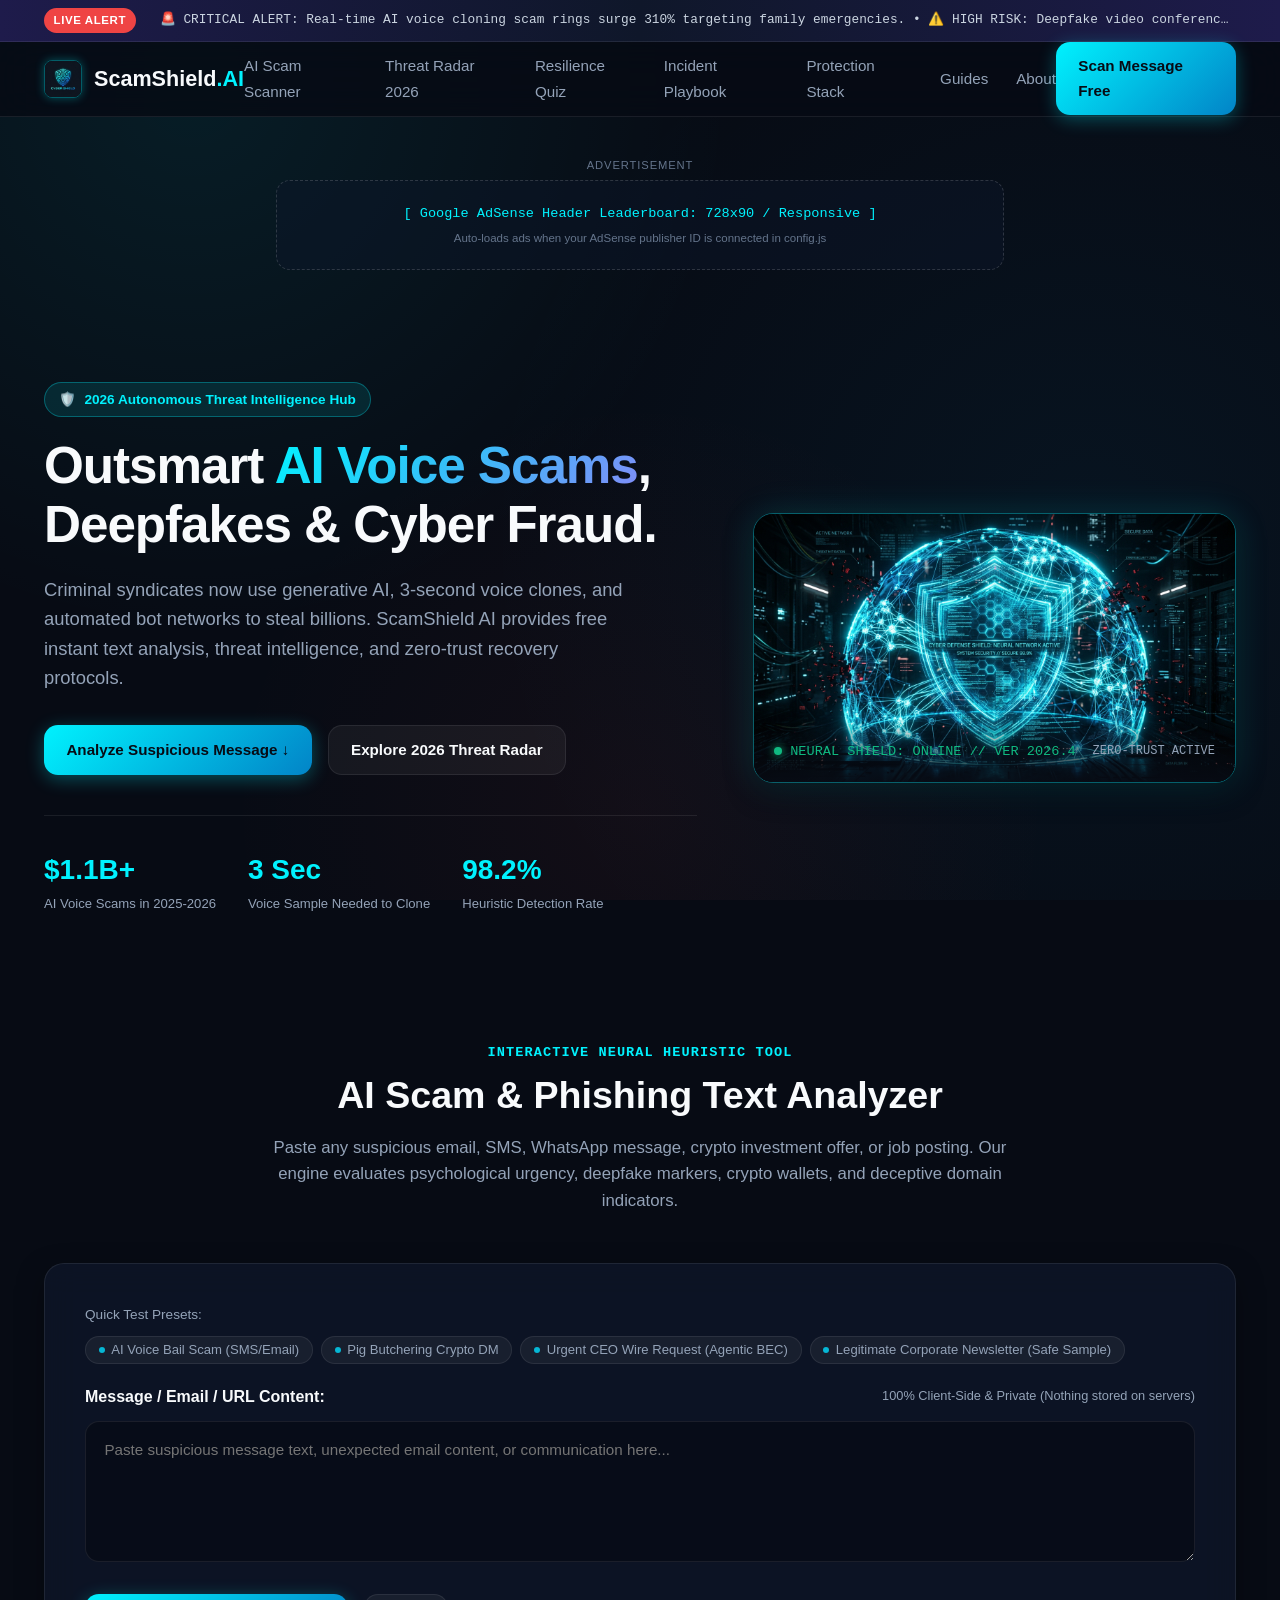
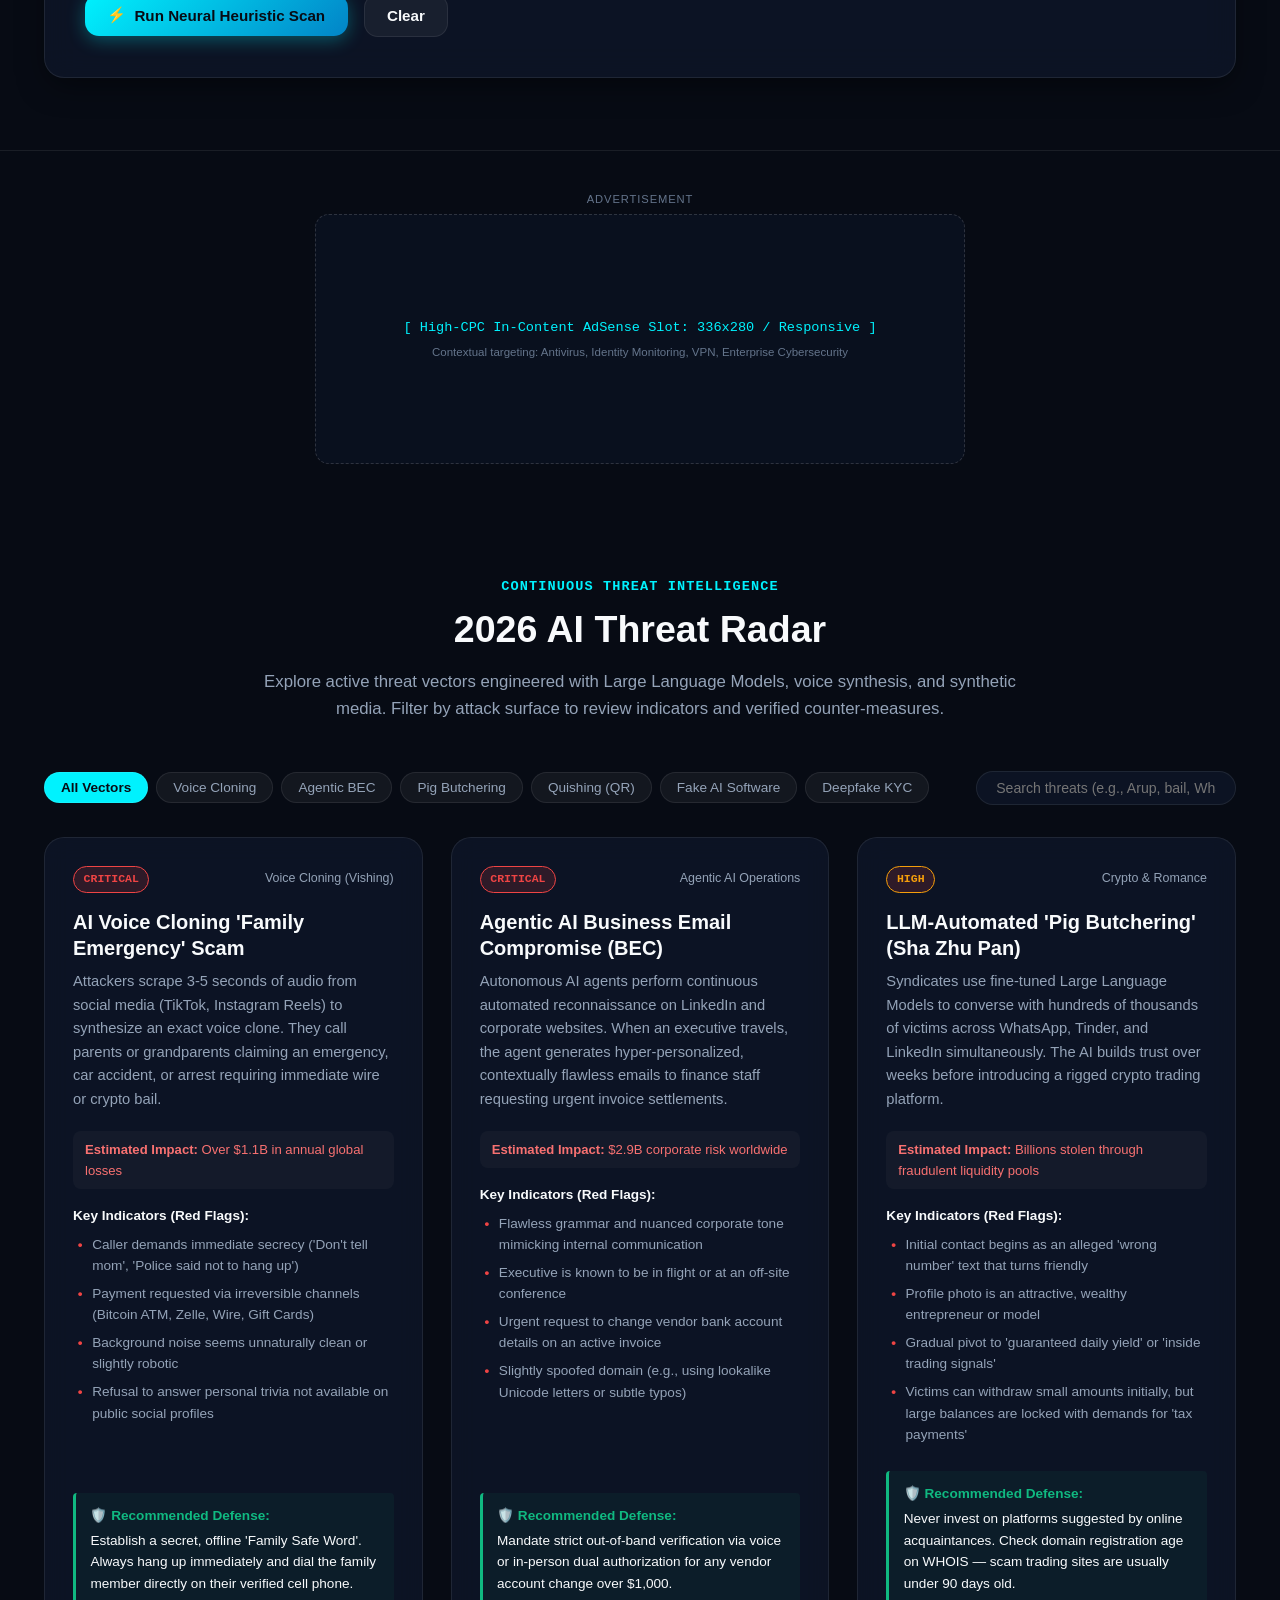
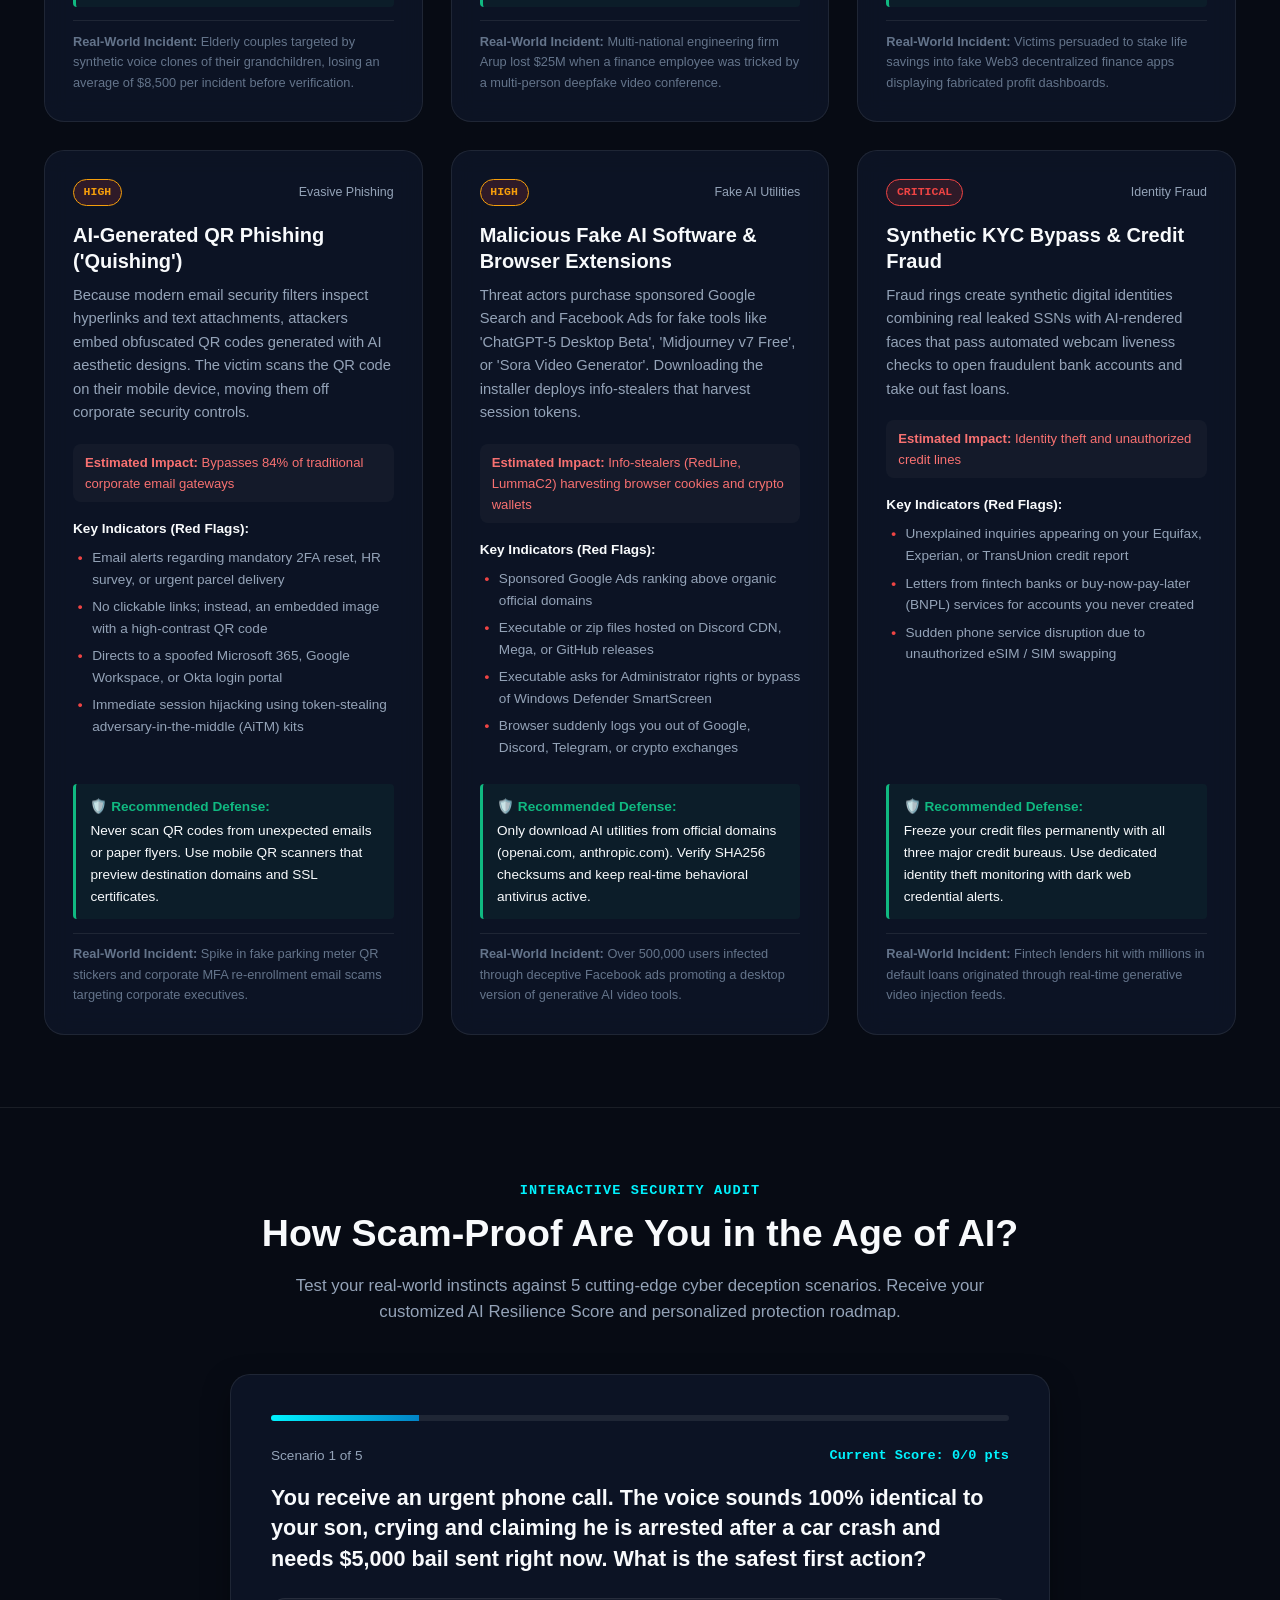
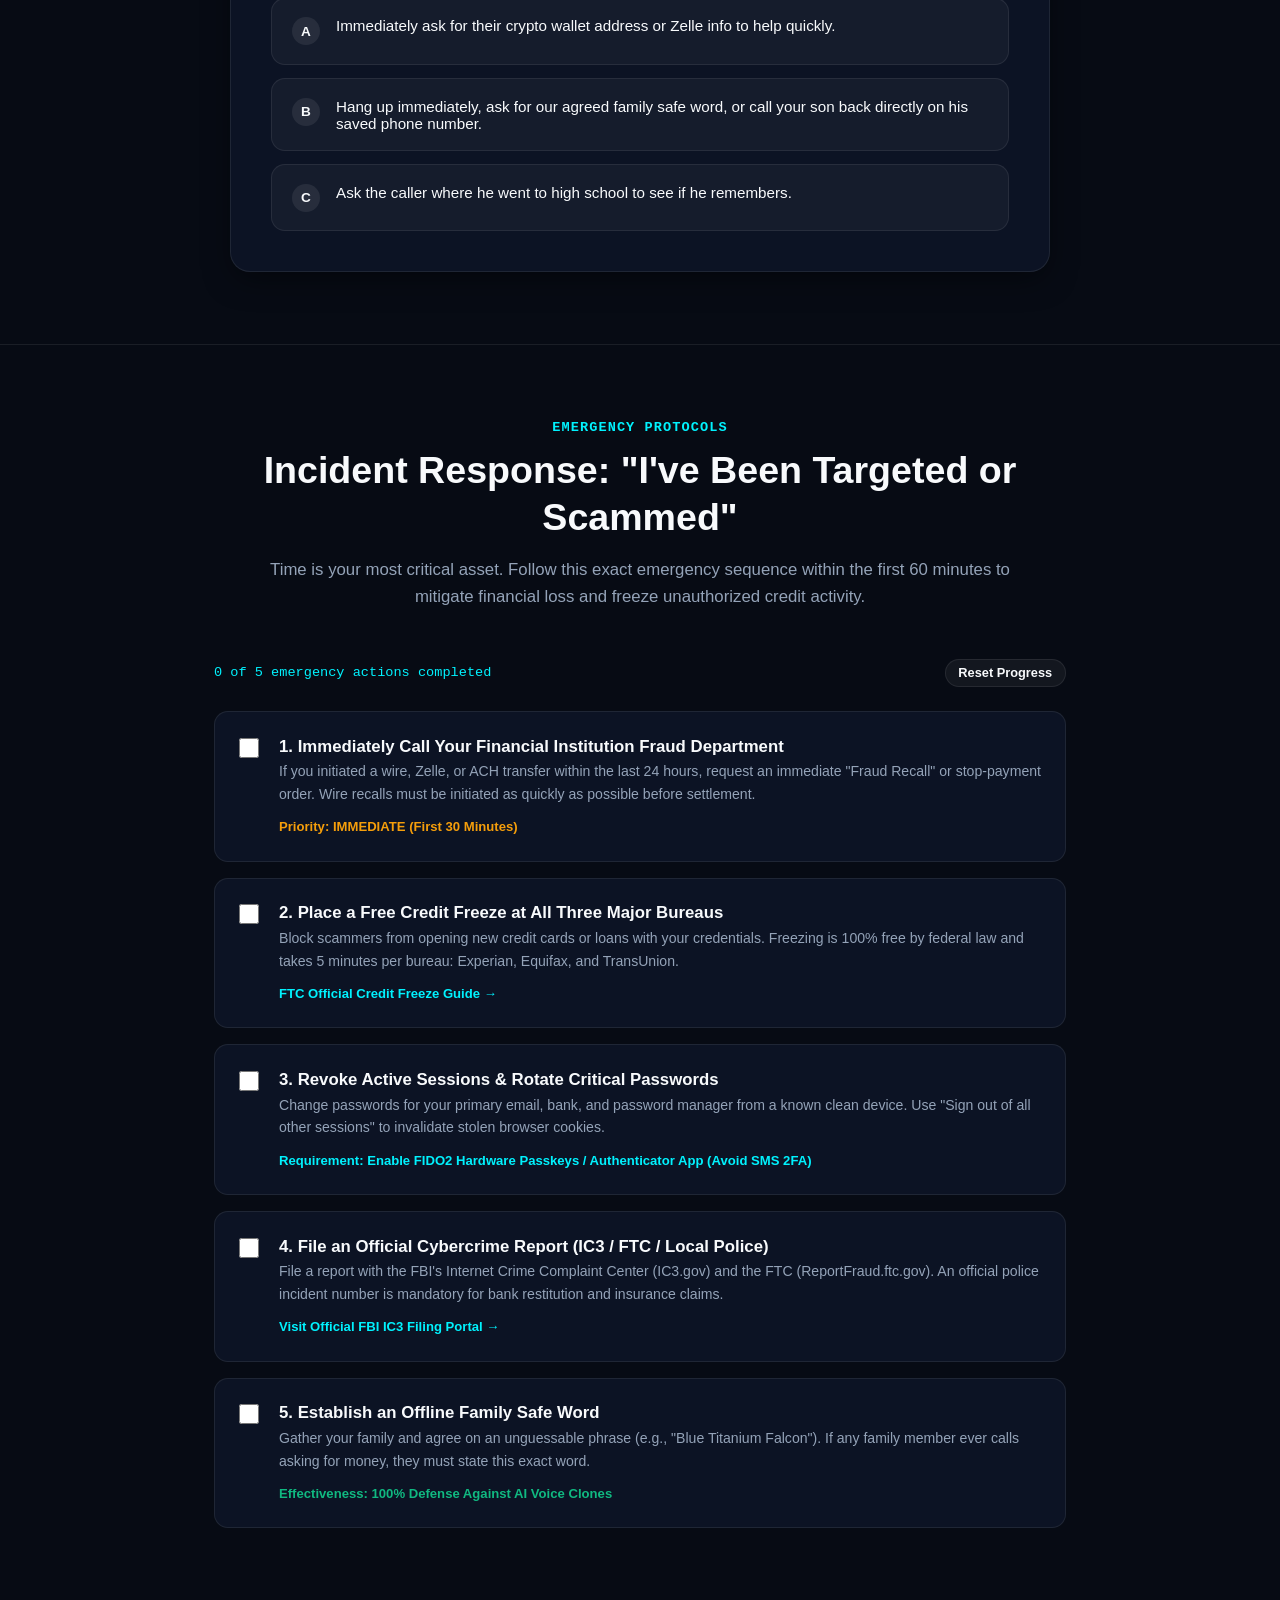
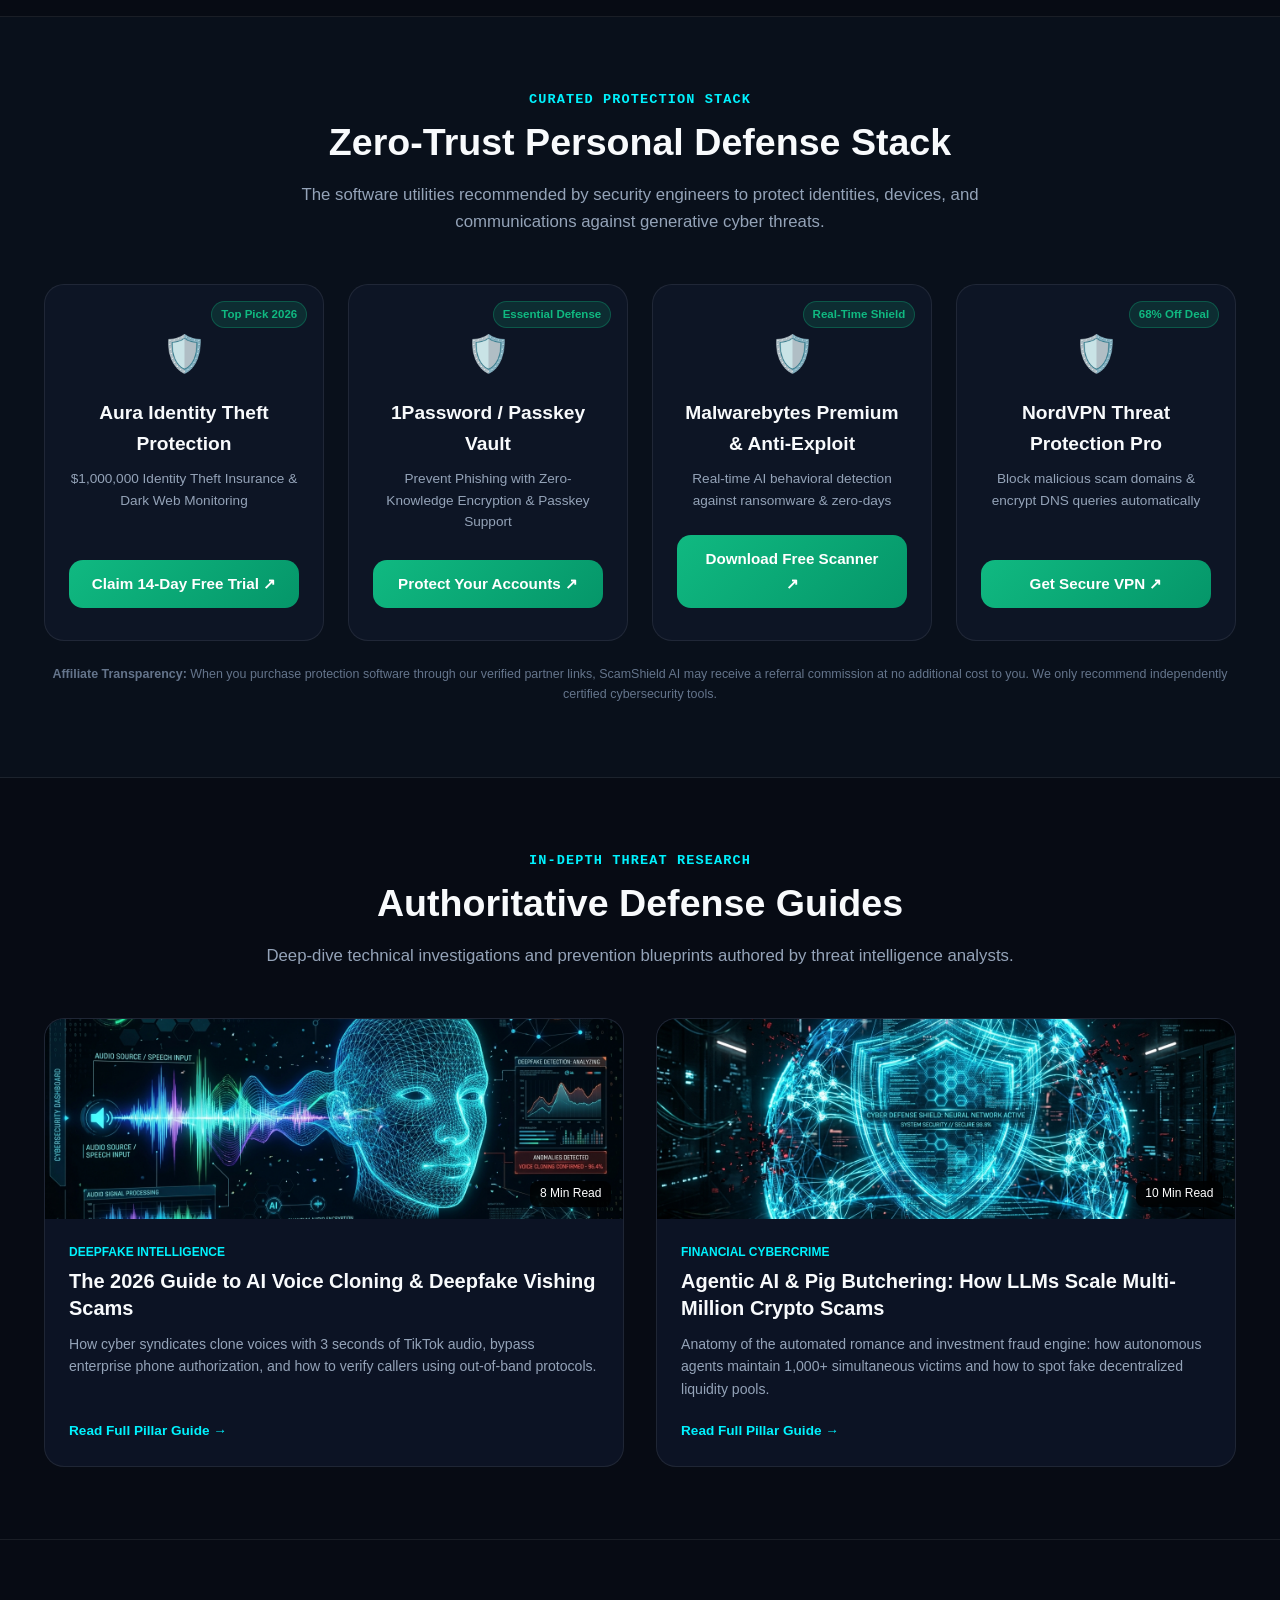
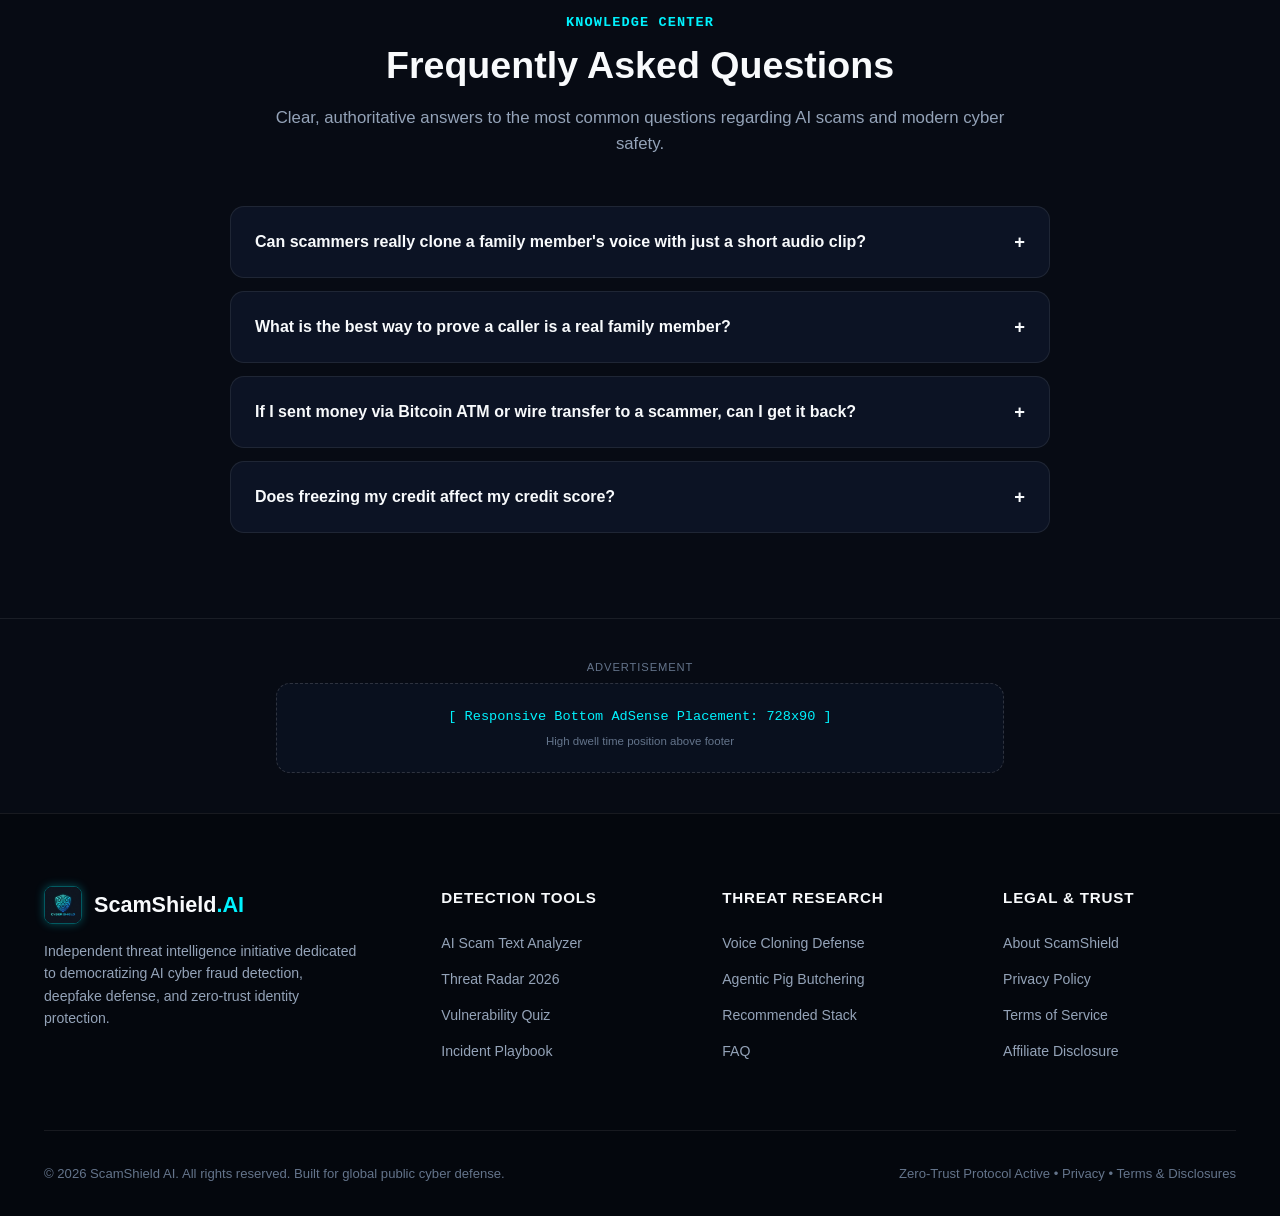
==== commit 69f424ba: "feat: enforce project rules (performance, OWASP security, safe content, WCAG 2.1 AA accessibility)" ====
--- a/index.html
+++ b/index.html
@@ -18,14 +18,26 @@
   <meta property="og:image" content="assets/images/hero.jpg">
   <meta property="og:url" content="https://scamshield-ai.com">
 
+  <!-- Security Standards Compliance (Rule 2) -->
+  <meta http-equiv="Content-Security-Policy" content="default-src 'self'; script-src 'self' 'unsafe-inline' https://pagead2.googlesyndication.com; style-src 'self' 'unsafe-inline' https://fonts.googleapis.com; font-src 'self' https://fonts.gstatic.com; img-src 'self' data: https:; connect-src 'self';">
+  <meta http-equiv="X-Content-Type-Options" content="nosniff">
+  <meta name="referrer" content="strict-origin-when-cross-origin">
+
+  <!-- Performance Preconnect (Rule 1) -->
+  <link rel="preconnect" href="https://fonts.googleapis.com">
+  <link rel="preconnect" href="https://fonts.gstatic.com" crossorigin>
+
   <!-- Stylesheets -->
   <link rel="stylesheet" href="css/styles.css">
   <link rel="icon" type="image/jpeg" href="assets/images/logo.jpg">
 
   <!-- Configuration & AdSense Loader -->
-  <script src="config.js"></script>
+  <script src="config.js" defer></script>
 </head>
 <body>
+
+  <!-- Universal Accessibility Skip Link (Rule 4) -->
+  <a href="#main-content" class="skip-link">Skip to main content</a>
 
   <!-- Top Real-Time Threat Alert Ticker -->
   <aside class="site-ticker" aria-label="Live Threat Ticker">
@@ -41,7 +53,7 @@
   <header class="site-header">
     <div class="container nav-inner">
       <a href="index.html" class="brand-logo" aria-label="ScamShield AI Home">
-        <img src="assets/images/logo.jpg" alt="ScamShield AI Logo" class="brand-icon">
+        <img src="assets/images/logo.jpg" alt="ScamShield AI Logo" class="brand-icon" width="38" height="38" decoding="async">
         <span>ScamShield<span style="color: var(--color-primary)">.AI</span></span>
       </a>
 
@@ -64,7 +76,7 @@
     </div>
   </header>
 
-  <main>
+  <main id="main-content">
     <!-- Top Responsive AdSense Slot -->
     <div class="container adsense-slot-container" id="adSlotHeader">
       <span class="ad-label">Advertisement</span>
@@ -110,7 +122,7 @@
 
         <div class="hero-visual-col">
           <div class="hero-visual-card">
-            <img src="assets/images/hero.jpg" alt="ScamShield AI Neural Network Cyber Defense Architecture" class="hero-img">
+            <img src="assets/images/hero.jpg" alt="ScamShield AI Neural Network Cyber Defense Architecture" class="hero-img" width="640" height="360" decoding="async">
             <div class="hero-visual-overlay">
               <div class="overlay-status">
                 <span class="live-dot"></span>
@@ -377,7 +389,7 @@
           <!-- Guide 1 -->
           <article class="guide-card">
             <div class="guide-thumb-wrap">
-              <img src="assets/images/deepfake.jpg" alt="AI Voice Cloning Waveform and Facial Wireframe Analysis" class="guide-thumb">
+              <img src="assets/images/deepfake.jpg" alt="AI Voice Cloning Waveform and Facial Wireframe Analysis" class="guide-thumb" width="400" height="200" loading="lazy" decoding="async">
               <span class="guide-read-time">8 Min Read</span>
             </div>
             <div class="guide-card-content">
@@ -393,7 +405,7 @@
           <!-- Guide 2 -->
           <article class="guide-card">
             <div class="guide-thumb-wrap">
-              <img src="assets/images/hero.jpg" alt="Autonomous AI Operations and Pig Butchering Networks" class="guide-thumb">
+              <img src="assets/images/hero.jpg" alt="Autonomous AI Operations and Pig Butchering Networks" class="guide-thumb" width="400" height="200" loading="lazy" decoding="async">
               <span class="guide-read-time">10 Min Read</span>
             </div>
             <div class="guide-card-content">
--- a/css/styles.css
+++ b/css/styles.css
@@ -39,6 +39,39 @@
   --shadow-glow: 0 0 35px rgba(0, 242, 254, 0.15);
   --shadow-card: 0 10px 30px -5px rgba(0, 0, 0, 0.5);
   --transition-smooth: all 0.25s cubic-bezier(0.4, 0, 0.2, 1);
+}
+
+/* Accessibility Focus & Skip Link (WCAG 2.1 AA Compliance) */
+.skip-link {
+  position: absolute;
+  top: -100px;
+  left: 1rem;
+  background: var(--color-primary);
+  color: #070B14;
+  padding: 0.75rem 1.25rem;
+  font-weight: 700;
+  z-index: 9999;
+  border-radius: var(--radius-sm);
+  text-decoration: none;
+  transition: top 0.2s ease;
+}
+
+.skip-link:focus {
+  top: 1rem;
+}
+
+:focus-visible {
+  outline: 2px solid var(--color-primary);
+  outline-offset: 3px;
+}
+
+@media (prefers-reduced-motion: reduce) {
+  *, *::before, *::after {
+    animation-duration: 0.01ms !important;
+    animation-iteration-count: 1 !important;
+    transition-duration: 0.01ms !important;
+    scroll-behavior: auto !important;
+  }
 }
 
 /* Base Resets */
